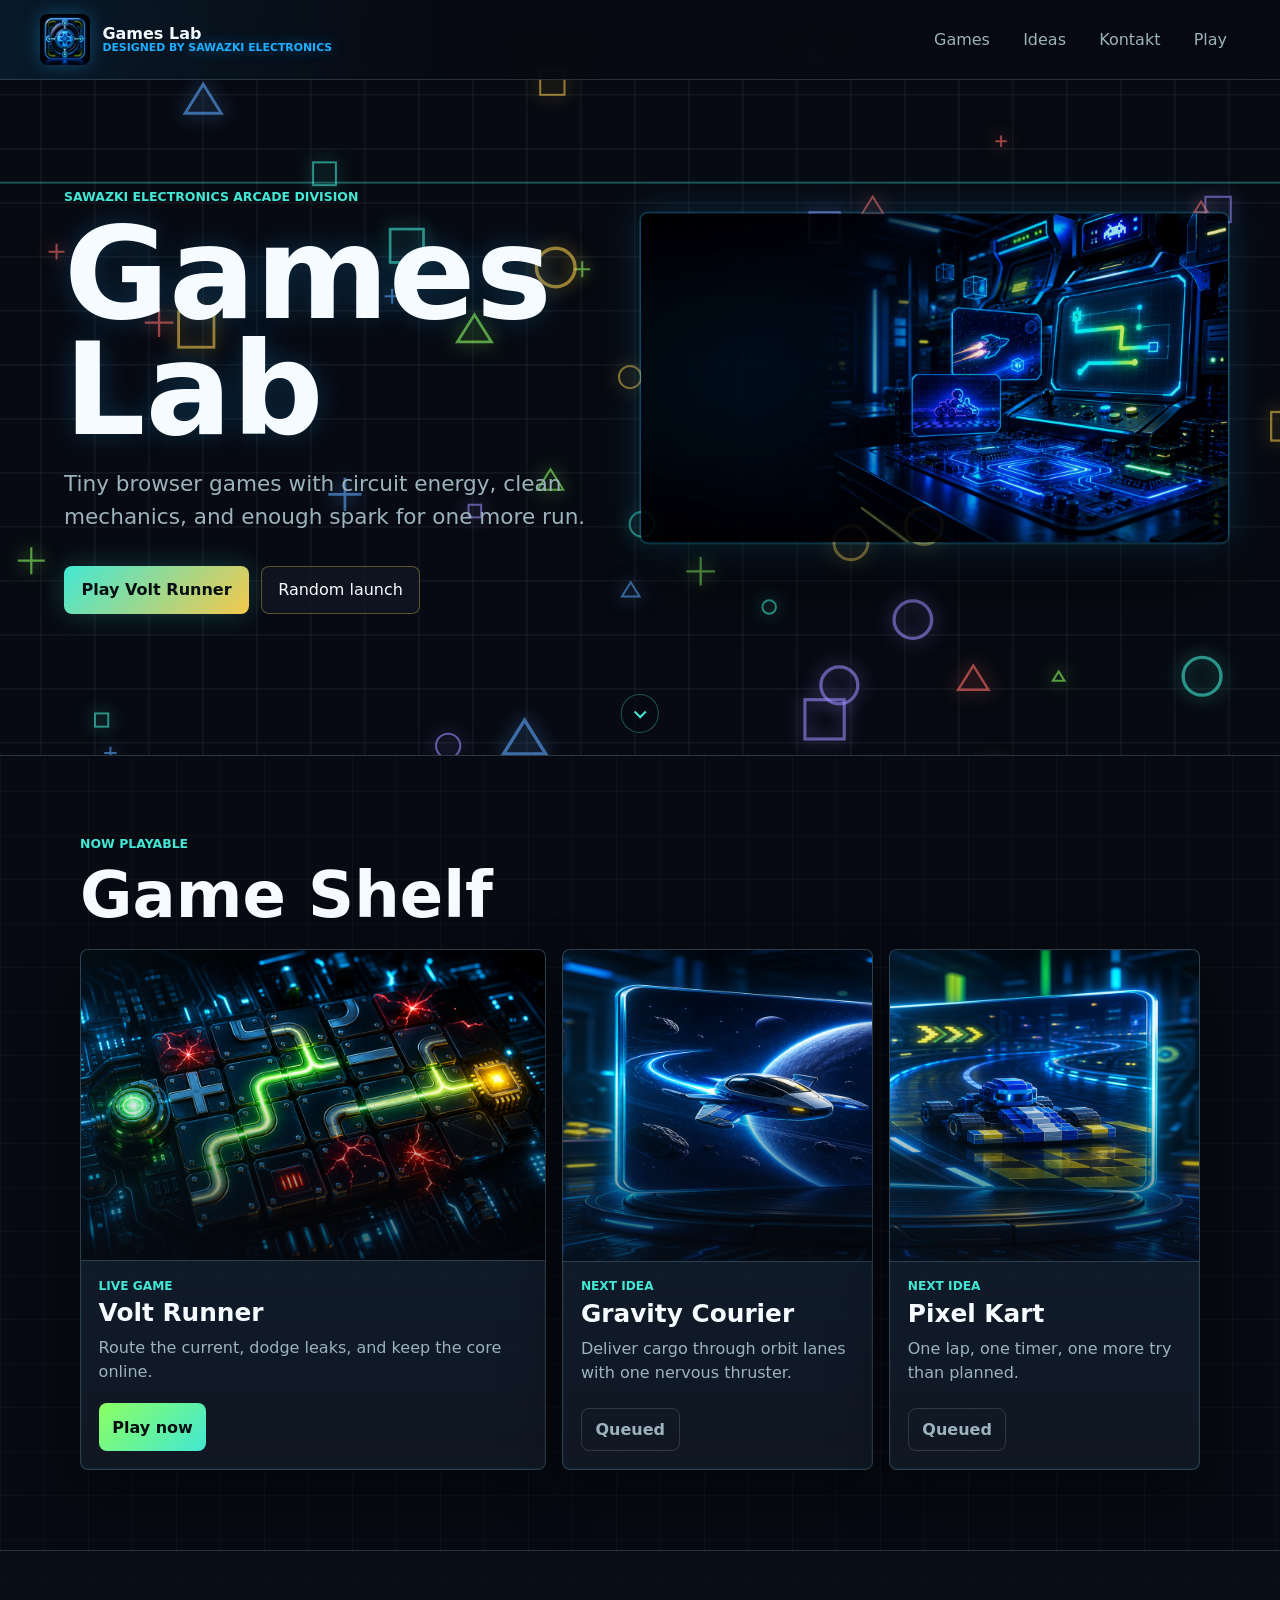
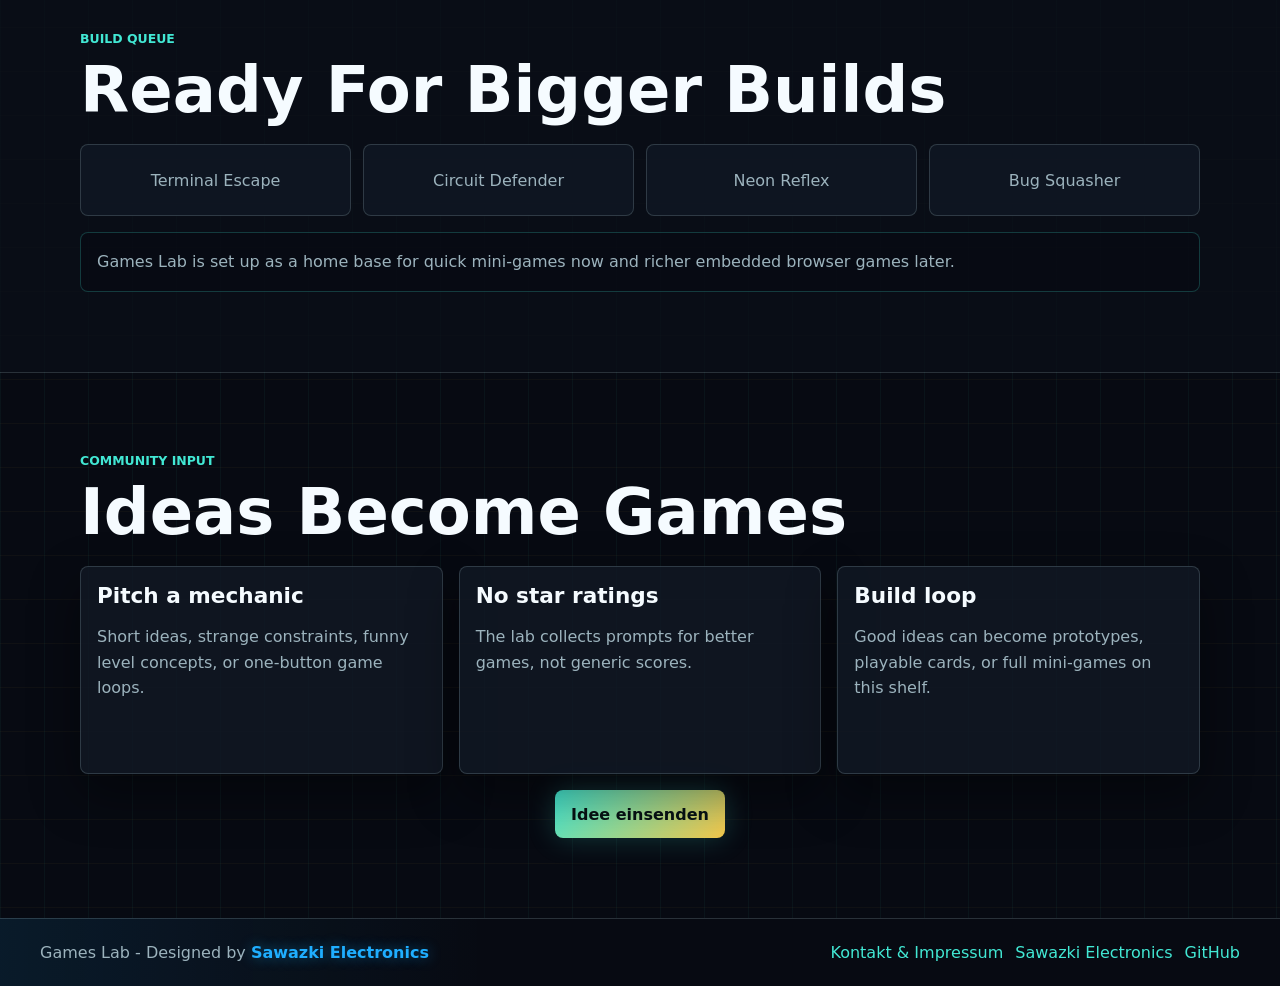
==== index.html @ 6222089c "Use raster brand and game artwork" ====
<!doctype html>
<html lang="en">
  <head>
    <meta charset="utf-8">
    <meta name="viewport" content="width=device-width, initial-scale=1">
    <meta name="theme-color" content="#070a12">
    <meta
      name="description"
      content="Games Lab by Sawazki Electronics: a playful home for browser mini-games."
    >
    <title>Games Lab | Sawazki Electronics</title>
    <link rel="icon" href="./assets/games-lab-logo.png" type="image/png">
    <link rel="stylesheet" href="./styles.css">
  </head>
  <body>
    <div class="site-shell">
      <header class="site-header">
        <a class="brand" href="./index.html#top" aria-label="Games Lab home">
          <img src="./assets/games-lab-logo.png" alt="" aria-hidden="true">
          <span>
            <strong>Games Lab</strong>
            <small>Designed by <b>Sawazki Electronics</b></small>
          </span>
        </a>
        <nav class="site-nav" aria-label="Primary">
          <a href="#games">Games</a>
          <a href="#ideas">Ideas</a>
          <a href="./contact.html">Kontakt</a>
          <a href="https://jakobsawazki.github.io/volt-runner/">Play</a>
        </nav>
      </header>

      <main id="top">
        <section class="hero" aria-labelledby="heroTitle">
          <canvas id="heroCanvas" aria-hidden="true"></canvas>
          <img
            class="hero-showcase"
            src="./assets/games-lab-hero.png"
            alt="A neon blue arcade electronics lab with mini-game prototype screens"
          >
          <div class="hero-content">
            <p class="eyebrow">Sawazki Electronics Arcade Division</p>
            <h1 id="heroTitle">Games Lab</h1>
            <p class="hero-copy">
              Tiny browser games with circuit energy, clean mechanics, and enough spark for one more run.
            </p>
            <div class="hero-actions">
              <a class="primary-link" href="https://jakobsawazki.github.io/volt-runner/">
                Play Volt Runner
              </a>
              <button id="shuffleButton" class="secondary-button" type="button">Random launch</button>
            </div>
          </div>
          <a class="scroll-cue" href="#games" aria-label="Jump to games">
            <span></span>
          </a>
        </section>

        <section id="games" class="games-section" aria-labelledby="gamesTitle">
          <div class="section-heading">
            <p class="eyebrow">Now playable</p>
            <h2 id="gamesTitle">Game Shelf</h2>
          </div>

          <div class="game-grid">
            <article class="game-card is-live" data-tilt>
              <a class="game-cover" href="https://jakobsawazki.github.io/volt-runner/" aria-label="Play Volt Runner">
                <img src="./assets/cover-volt-runner.png" alt="Volt Runner circuit-board game artwork">
              </a>
              <div class="game-info">
                <div>
                  <p class="game-status">Live game</p>
                  <h3>Volt Runner</h3>
                  <p>Route the current, dodge leaks, and keep the core online.</p>
                </div>
                <a class="play-link" href="https://jakobsawazki.github.io/volt-runner/">Play now</a>
              </div>
            </article>

            <article class="game-card is-queued" data-tilt>
              <div class="game-cover">
                <img src="./assets/cover-gravity-courier.png" alt="Gravity Courier spaceship concept artwork">
              </div>
              <div class="game-info">
                <div>
                  <p class="game-status">Next idea</p>
                  <h3>Gravity Courier</h3>
                  <p>Deliver cargo through orbit lanes with one nervous thruster.</p>
                </div>
                <span class="soon-label">Queued</span>
              </div>
            </article>

            <article class="game-card is-queued" data-tilt>
              <div class="game-cover">
                <img src="./assets/cover-pixel-kart.png" alt="Pixel Kart neon racing concept artwork">
              </div>
              <div class="game-info">
                <div>
                  <p class="game-status">Next idea</p>
                  <h3>Pixel Kart</h3>
                  <p>One lap, one timer, one more try than planned.</p>
                </div>
                <span class="soon-label">Queued</span>
              </div>
            </article>
          </div>
        </section>

        <section id="queue" class="queue-section" aria-labelledby="queueTitle">
          <div class="section-heading">
            <p class="eyebrow">Build queue</p>
            <h2 id="queueTitle">Ready For Bigger Builds</h2>
          </div>
          <div class="queue-strip">
            <span>Terminal Escape</span>
            <span>Circuit Defender</span>
            <span>Neon Reflex</span>
            <span>Bug Squasher</span>
          </div>
          <div class="future-panel">
            <p>
              Games Lab is set up as a home base for quick mini-games now and richer embedded browser games later.
            </p>
          </div>
        </section>

        <section id="ideas" class="ideas-section" aria-labelledby="ideasTitle">
          <div class="section-heading">
            <p class="eyebrow">Community input</p>
            <h2 id="ideasTitle">Ideas Become Games</h2>
          </div>
          <div class="ideas-grid">
            <article>
              <h3>Pitch a mechanic</h3>
              <p>Short ideas, strange constraints, funny level concepts, or one-button game loops.</p>
            </article>
            <article>
              <h3>No star ratings</h3>
              <p>The lab collects prompts for better games, not generic scores.</p>
            </article>
            <article>
              <h3>Build loop</h3>
              <p>Good ideas can become prototypes, playable cards, or full mini-games on this shelf.</p>
            </article>
          </div>
          <a
            class="idea-link"
            href="mailto:jakob.sawazki@googlemail.com?subject=Games%20Lab%20Idea&body=Meine%20Idee%20fuer%20Games%20Lab%3A%0A%0ASpielidee%3A%0AMechanik%3A%0AWarum%20macht%20es%20Spass%3A"
          >
            Idee einsenden
          </a>
        </section>
      </main>

      <footer class="site-footer">
        <span class="footer-brand">Games Lab - Designed by <b>Sawazki Electronics</b></span>
        <nav aria-label="Footer">
          <a href="./contact.html">Kontakt & Impressum</a>
          <a href="https://jakobsawazki.github.io/sawazki-electronics/">Sawazki Electronics</a>
          <a href="https://github.com/JakobSawazki/mini-games">GitHub</a>
        </nav>
      </footer>
    </div>

    <script src="./main.js"></script>
  </body>
</html>
---- styles.css ----
:root {
  color-scheme: dark;
  --bg: #070a12;
  --panel: #111824;
  --panel-strong: #172232;
  --ink: #f5fbff;
  --muted: #9cb3bd;
  --line: rgba(195, 227, 234, 0.18);
  --electric: #1faeff;
  --cyan: #42e8d4;
  --lime: #8dff62;
  --sun: #f5c84b;
  --coral: #ff6d65;
  --violet: #9f8cff;
  --blue: #5da9ff;
  --shadow: rgba(0, 0, 0, 0.42);
}

* {
  box-sizing: border-box;
}

html {
  scroll-behavior: smooth;
}

body {
  min-height: 100%;
  margin: 0;
  font-family: "Segoe UI", system-ui, -apple-system, BlinkMacSystemFont, sans-serif;
  color: var(--ink);
  background:
    linear-gradient(90deg, rgba(66, 232, 212, 0.045) 1px, transparent 1px),
    linear-gradient(0deg, rgba(245, 200, 75, 0.035) 1px, transparent 1px),
    var(--bg);
  background-size: 44px 44px;
  letter-spacing: 0;
}

a {
  color: inherit;
  text-decoration: none;
}

button {
  font: inherit;
}

.site-shell {
  min-height: 100vh;
  overflow: hidden;
}

.site-header {
  position: fixed;
  z-index: 20;
  top: 0;
  left: 0;
  right: 0;
  min-height: 72px;
  display: flex;
  align-items: center;
  justify-content: space-between;
  gap: 1rem;
  padding: 0.9rem clamp(1rem, 4vw, 2.5rem);
  border-bottom: 1px solid var(--line);
  background:
    linear-gradient(90deg, rgba(31, 174, 255, 0.1), transparent 36%),
    rgba(7, 10, 18, 0.88);
  backdrop-filter: blur(16px);
}

.brand {
  display: inline-flex;
  align-items: center;
  gap: 0.75rem;
  white-space: nowrap;
}

.brand img {
  width: 3.15rem;
  height: 3.15rem;
  border-radius: 8px;
  object-fit: cover;
  box-shadow: 0 0 18px rgba(31, 174, 255, 0.34);
}

.brand span {
  display: grid;
  gap: 0.08rem;
}

.brand strong {
  font-size: 1rem;
  line-height: 1;
}

.brand small {
  color: var(--electric);
  font-size: 0.68rem;
  font-weight: 700;
  line-height: 1;
  text-transform: uppercase;
}

.brand small b,
.footer-brand b {
  color: var(--electric);
  text-shadow: 0 0 14px rgba(31, 174, 255, 0.48);
}

.site-nav {
  display: flex;
  align-items: center;
  justify-content: flex-end;
  gap: 0.45rem;
}

.site-nav a {
  min-height: 2.4rem;
  display: inline-flex;
  align-items: center;
  justify-content: center;
  padding: 0.45rem 0.75rem;
  border: 1px solid transparent;
  border-radius: 8px;
  color: var(--muted);
}

.site-nav a:hover {
  color: var(--ink);
  border-color: rgba(66, 232, 212, 0.28);
  background: rgba(17, 24, 36, 0.72);
}

.hero {
  min-height: 84svh;
  position: relative;
  display: grid;
  align-items: center;
  padding: 8rem clamp(1rem, 6vw, 4rem) 5rem;
  isolation: isolate;
  overflow: hidden;
  border-bottom: 1px solid var(--line);
  background:
    linear-gradient(90deg, rgba(7, 10, 18, 0.72), rgba(7, 10, 18, 0.34), rgba(7, 10, 18, 0.82)),
    linear-gradient(135deg, rgba(31, 174, 255, 0.12), rgba(7, 10, 18, 0.86)),
    #070a12;
}

#heroCanvas {
  position: absolute;
  inset: 0;
  width: 100%;
  height: 100%;
  z-index: -1;
}

.hero-content {
  width: min(760px, 100%);
  position: relative;
  z-index: 1;
}

.hero-showcase {
  position: absolute;
  z-index: 0;
  right: clamp(1rem, 4vw, 5rem);
  top: 50%;
  width: min(46vw, 720px);
  aspect-ratio: 16 / 9;
  object-fit: cover;
  border: 1px solid rgba(31, 174, 255, 0.38);
  border-radius: 8px;
  opacity: 0.92;
  transform: translateY(-50%);
  box-shadow:
    0 0 0 1px rgba(66, 232, 212, 0.14),
    0 0 42px rgba(31, 174, 255, 0.2),
    0 34px 70px rgba(0, 0, 0, 0.44);
}

.eyebrow {
  margin: 0 0 0.75rem;
  color: var(--cyan);
  font-size: 0.78rem;
  font-weight: 800;
  text-transform: uppercase;
}

.hero h1 {
  max-width: 10ch;
  margin: 0;
  font-size: clamp(3.4rem, 10vw, 8.5rem);
  line-height: 0.9;
  letter-spacing: 0;
  text-shadow: 0 0 28px rgba(31, 174, 255, 0.22);
}

.hero-copy {
  width: min(580px, 100%);
  margin: 1.25rem 0 0;
  color: var(--muted);
  font-size: clamp(1.05rem, 2vw, 1.35rem);
  line-height: 1.55;
}

.hero-actions {
  display: flex;
  flex-wrap: wrap;
  gap: 0.75rem;
  margin-top: 2rem;
}

.primary-link,
.secondary-button,
.play-link {
  min-height: 3rem;
  display: inline-flex;
  align-items: center;
  justify-content: center;
  border-radius: 8px;
  cursor: pointer;
  transition: transform 140ms ease, border-color 140ms ease, background 140ms ease;
}

.primary-link {
  padding: 0.8rem 1.1rem;
  color: #061012;
  font-weight: 900;
  background: linear-gradient(135deg, var(--cyan), var(--sun));
  box-shadow: 0 0 28px rgba(66, 232, 212, 0.22);
}

.secondary-button {
  padding: 0.75rem 1rem;
  color: var(--ink);
  border: 1px solid rgba(245, 200, 75, 0.34);
  background: rgba(17, 24, 36, 0.72);
}

.primary-link:hover,
.secondary-button:hover,
.play-link:hover {
  transform: translateY(-1px);
}

.scroll-cue {
  position: absolute;
  left: 50%;
  bottom: 1.4rem;
  width: 2.4rem;
  height: 2.4rem;
  display: grid;
  place-items: center;
  border: 1px solid rgba(66, 232, 212, 0.35);
  border-radius: 999px;
  transform: translateX(-50%);
  background: rgba(7, 10, 18, 0.62);
}

.scroll-cue span {
  width: 0.55rem;
  height: 0.55rem;
  border-right: 2px solid var(--cyan);
  border-bottom: 2px solid var(--cyan);
  transform: rotate(45deg) translate(-1px, -1px);
}

.games-section,
.queue-section,
.ideas-section {
  padding: clamp(3rem, 7vw, 5rem) clamp(1rem, 5vw, 3rem);
}

.section-heading {
  width: min(1120px, 100%);
  margin: 0 auto 1.4rem;
}

.section-heading h2 {
  margin: 0;
  font-size: clamp(2rem, 5vw, 4rem);
  line-height: 1;
}

.game-grid {
  width: min(1120px, 100%);
  margin: 0 auto;
  display: grid;
  grid-template-columns: minmax(280px, 1.35fr) repeat(2, minmax(220px, 0.9fr));
  gap: 1rem;
}

.game-card {
  min-height: 28rem;
  display: grid;
  grid-template-rows: minmax(14rem, 1fr) auto;
  border: 1px solid var(--line);
  border-radius: 8px;
  overflow: hidden;
  background:
    linear-gradient(180deg, rgba(31, 174, 255, 0.08), rgba(17, 24, 36, 0.82)),
    rgba(17, 24, 36, 0.82);
  box-shadow:
    0 24px 60px var(--shadow),
    inset 0 0 0 1px rgba(31, 174, 255, 0.05);
  transform-style: preserve-3d;
}

.game-card.is-live {
  min-height: 32rem;
}

.game-cover {
  position: relative;
  min-height: 15rem;
  display: block;
  overflow: hidden;
  background: #0b1820;
}

.game-cover img {
  width: 100%;
  height: 100%;
  min-height: inherit;
  display: block;
  object-fit: cover;
  transition: transform 260ms ease, filter 260ms ease;
}

.game-card:hover .game-cover img {
  transform: scale(1.035);
  filter: saturate(1.14) brightness(1.05);
}

.game-cover::after {
  content: "";
  position: absolute;
  inset: 0;
  pointer-events: none;
  background:
    linear-gradient(180deg, transparent 44%, rgba(7, 10, 18, 0.68)),
    linear-gradient(90deg, rgba(31, 174, 255, 0.08), transparent 44%);
}

.game-info {
  min-height: 13rem;
  display: flex;
  flex-direction: column;
  justify-content: space-between;
  gap: 1.2rem;
  padding: 1.1rem;
  border-top: 1px solid var(--line);
}

.game-status {
  margin: 0 0 0.35rem;
  color: var(--cyan);
  font-size: 0.76rem;
  font-weight: 800;
  text-transform: uppercase;
}

.game-info h3 {
  margin: 0;
  font-size: 1.55rem;
}

.game-info p:not(.game-status) {
  margin: 0.55rem 0 0;
  color: var(--muted);
  line-height: 1.5;
}

.play-link,
.soon-label {
  width: fit-content;
  padding: 0.7rem 0.85rem;
  border-radius: 8px;
  font-weight: 800;
}

.play-link {
  color: #061012;
  background: linear-gradient(135deg, var(--lime), var(--cyan));
}

.soon-label {
  color: var(--muted);
  border: 1px solid rgba(245, 251, 255, 0.14);
}

.queue-section {
  border-top: 1px solid var(--line);
  background: rgba(11, 15, 24, 0.72);
}

.queue-strip {
  width: min(1120px, 100%);
  margin: 0 auto;
  display: grid;
  grid-template-columns: repeat(4, minmax(0, 1fr));
  gap: 0.75rem;
}

.queue-strip span {
  min-height: 4.5rem;
  display: grid;
  place-items: center;
  padding: 0.8rem;
  border: 1px solid var(--line);
  border-radius: 8px;
  text-align: center;
  color: var(--muted);
  background: rgba(17, 24, 36, 0.82);
}

.future-panel,
.ideas-grid,
.contact-grid {
  width: min(1120px, 100%);
  margin: 1rem auto 0;
}

.future-panel {
  padding: 1rem;
  border: 1px solid rgba(66, 232, 212, 0.22);
  border-radius: 8px;
  background: rgba(7, 10, 18, 0.58);
}

.future-panel p {
  margin: 0;
  color: var(--muted);
  line-height: 1.6;
}

.ideas-section {
  border-top: 1px solid var(--line);
}

.ideas-grid,
.contact-grid {
  display: grid;
  grid-template-columns: repeat(3, minmax(0, 1fr));
  gap: 1rem;
}

.ideas-grid article,
.contact-grid article {
  min-height: 13rem;
  padding: 1rem;
  border: 1px solid var(--line);
  border-radius: 8px;
  background: rgba(17, 24, 36, 0.84);
  box-shadow: 0 20px 50px var(--shadow);
}

.ideas-grid h3,
.contact-grid h2 {
  margin: 0;
  font-size: 1.35rem;
}

.ideas-grid p,
.contact-grid p {
  color: var(--muted);
  line-height: 1.6;
}

.idea-link {
  width: fit-content;
  min-height: 3rem;
  display: inline-flex;
  align-items: center;
  justify-content: center;
  margin: 1rem auto 0;
  padding: 0.8rem 1rem;
  border-radius: 8px;
  color: #061012;
  font-weight: 900;
  background: linear-gradient(135deg, var(--cyan), var(--sun));
  box-shadow: 0 0 28px rgba(66, 232, 212, 0.22);
}

.ideas-section > .idea-link {
  display: flex;
}

.contact-main {
  padding: 8.5rem clamp(1rem, 5vw, 3rem) clamp(3rem, 7vw, 5rem);
}

.contact-hero {
  width: min(1120px, 100%);
  margin: 0 auto 1rem;
  padding: clamp(1.25rem, 4vw, 2rem);
  border: 1px solid rgba(66, 232, 212, 0.24);
  border-radius: 8px;
  background:
    linear-gradient(135deg, rgba(66, 232, 212, 0.1), rgba(245, 200, 75, 0.08)),
    rgba(17, 24, 36, 0.82);
  box-shadow: 0 24px 60px var(--shadow);
}

.contact-hero h1 {
  margin: 0;
  font-size: clamp(2.4rem, 7vw, 5rem);
  line-height: 0.98;
}

.contact-hero p {
  width: min(760px, 100%);
  color: var(--muted);
  line-height: 1.6;
}

.contact-grid {
  align-items: stretch;
}

.contact-grid dl {
  display: grid;
  gap: 0.75rem;
  margin: 1rem 0 0;
}

.contact-grid dl div {
  padding-top: 0.75rem;
  border-top: 1px solid var(--line);
}

.contact-grid dt {
  color: var(--muted);
  font-size: 0.78rem;
  font-weight: 800;
  text-transform: uppercase;
}

.contact-grid dd {
  margin: 0.25rem 0 0;
}

.contact-grid a {
  color: var(--cyan);
}

.contact-grid .idea-link {
  color: #061012;
}

.external-link {
  width: fit-content;
  min-height: 2.8rem;
  display: inline-flex;
  align-items: center;
  justify-content: center;
  margin-top: 0.35rem;
  padding: 0.65rem 0.85rem;
  border: 1px solid rgba(31, 174, 255, 0.38);
  border-radius: 8px;
  color: var(--electric);
  background: rgba(31, 174, 255, 0.08);
}

.idea-card {
  display: flex;
  flex-direction: column;
}

.idea-card .idea-link {
  margin: auto 0 0;
}

.copyright-line {
  color: var(--sun);
  font-weight: 800;
}

.site-footer {
  min-height: 68px;
  display: flex;
  align-items: center;
  justify-content: space-between;
  gap: 1rem;
  padding: 1rem clamp(1rem, 4vw, 2.5rem);
  color: var(--muted);
  border-top: 1px solid var(--line);
  background:
    linear-gradient(90deg, rgba(31, 174, 255, 0.1), transparent 38%),
    #070a12;
}

.site-footer a {
  color: var(--cyan);
}

.footer-brand {
  color: var(--muted);
}

.site-footer nav {
  display: flex;
  flex-wrap: wrap;
  justify-content: flex-end;
  gap: 0.75rem;
}

@media (max-width: 940px) {
  .game-grid {
    grid-template-columns: 1fr;
  }

  .game-card,
  .game-card.is-live {
    min-height: 26rem;
  }

  .queue-strip {
    grid-template-columns: repeat(2, minmax(0, 1fr));
  }

  .hero-showcase {
    right: -14rem;
    width: 690px;
    opacity: 0.34;
  }

  .ideas-grid,
  .contact-grid {
    grid-template-columns: 1fr;
  }
}

@media (max-width: 640px) {
  .site-header {
    position: absolute;
    align-items: flex-start;
    flex-direction: column;
  }

  .site-nav {
    width: 100%;
    justify-content: stretch;
  }

  .site-nav a {
    flex: 1;
  }

  .hero {
    min-height: 78svh;
    padding-top: 9.5rem;
    padding-bottom: 4rem;
  }

  .hero h1 {
    font-size: clamp(3rem, 18vw, 5rem);
  }

  .hero-showcase {
    right: -15rem;
    top: 48%;
    width: 580px;
    opacity: 0.23;
  }

  .primary-link,
  .secondary-button {
    width: 100%;
  }

  .game-info {
    min-height: 11rem;
  }

  .queue-strip {
    grid-template-columns: 1fr;
  }

  .site-footer {
    align-items: flex-start;
    flex-direction: column;
  }

  .site-footer nav {
    justify-content: flex-start;
  }

  .contact-main {
    padding-top: 10rem;
  }
}
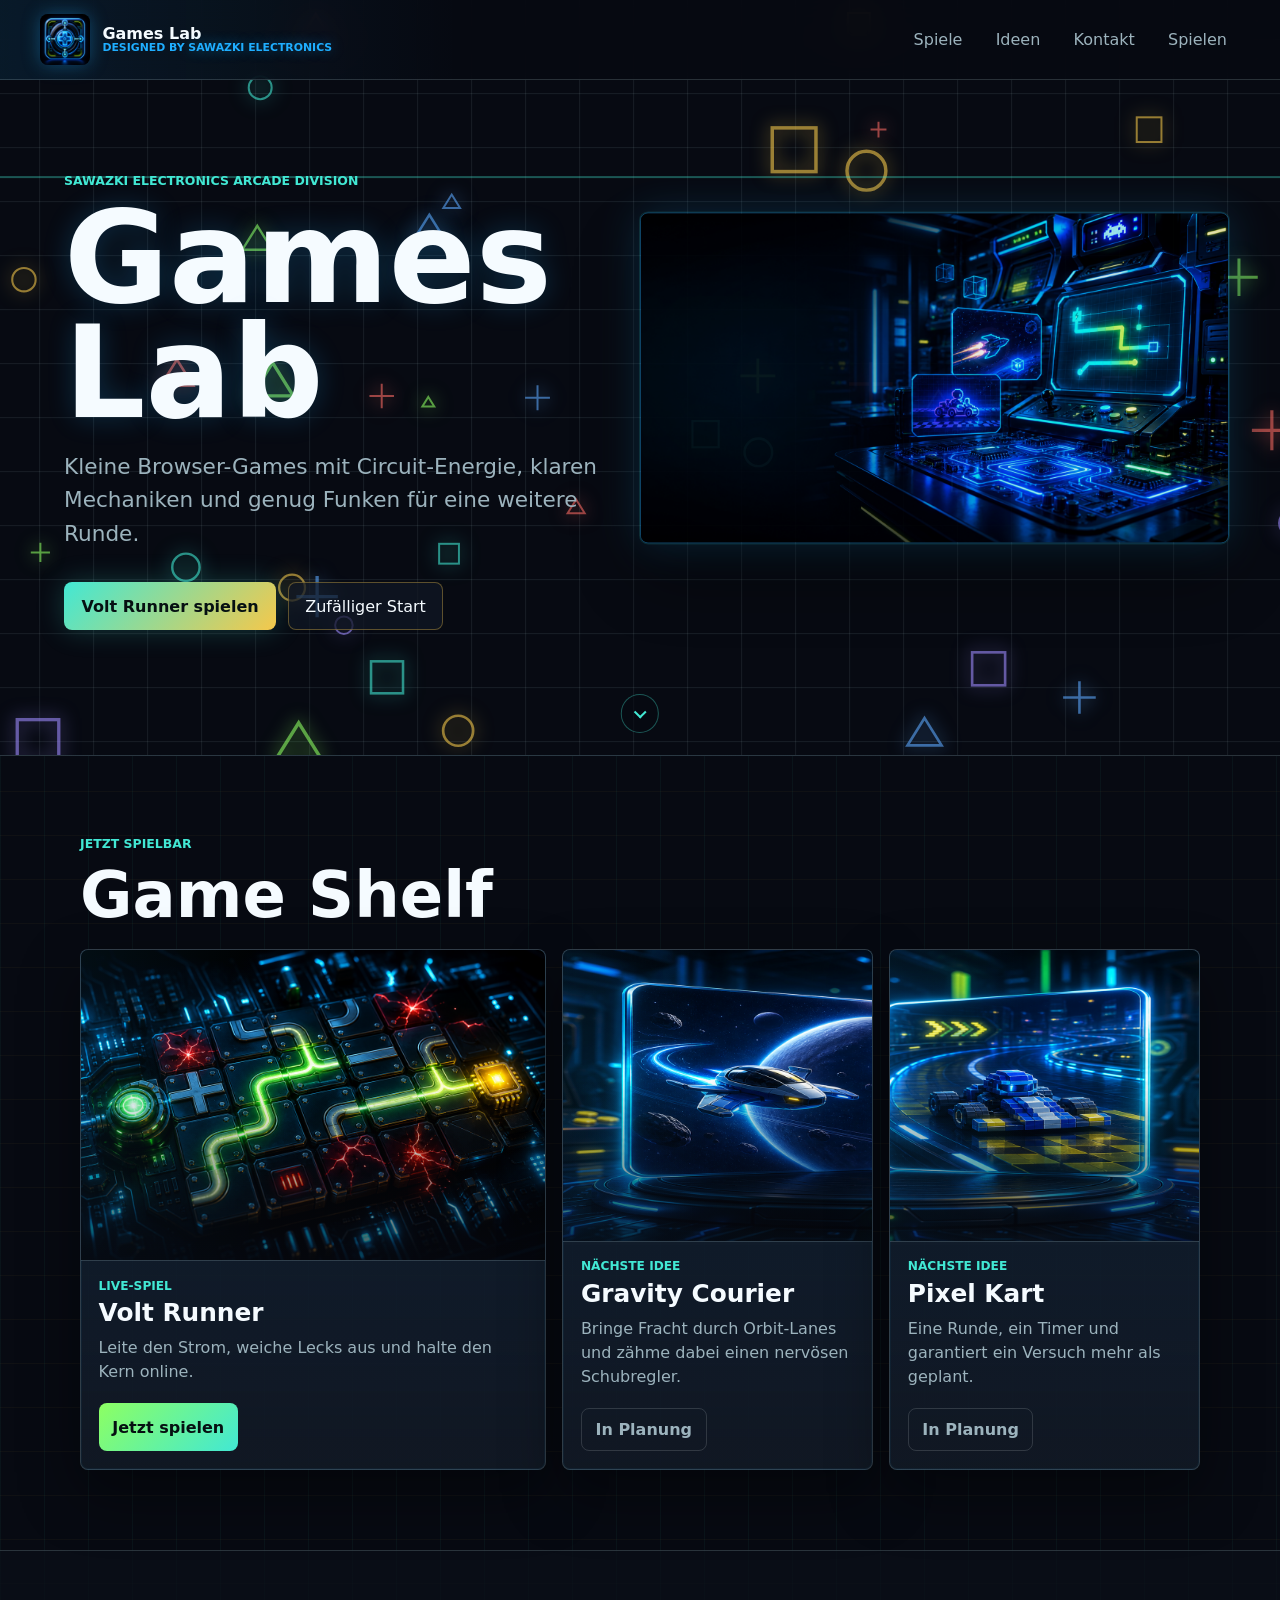
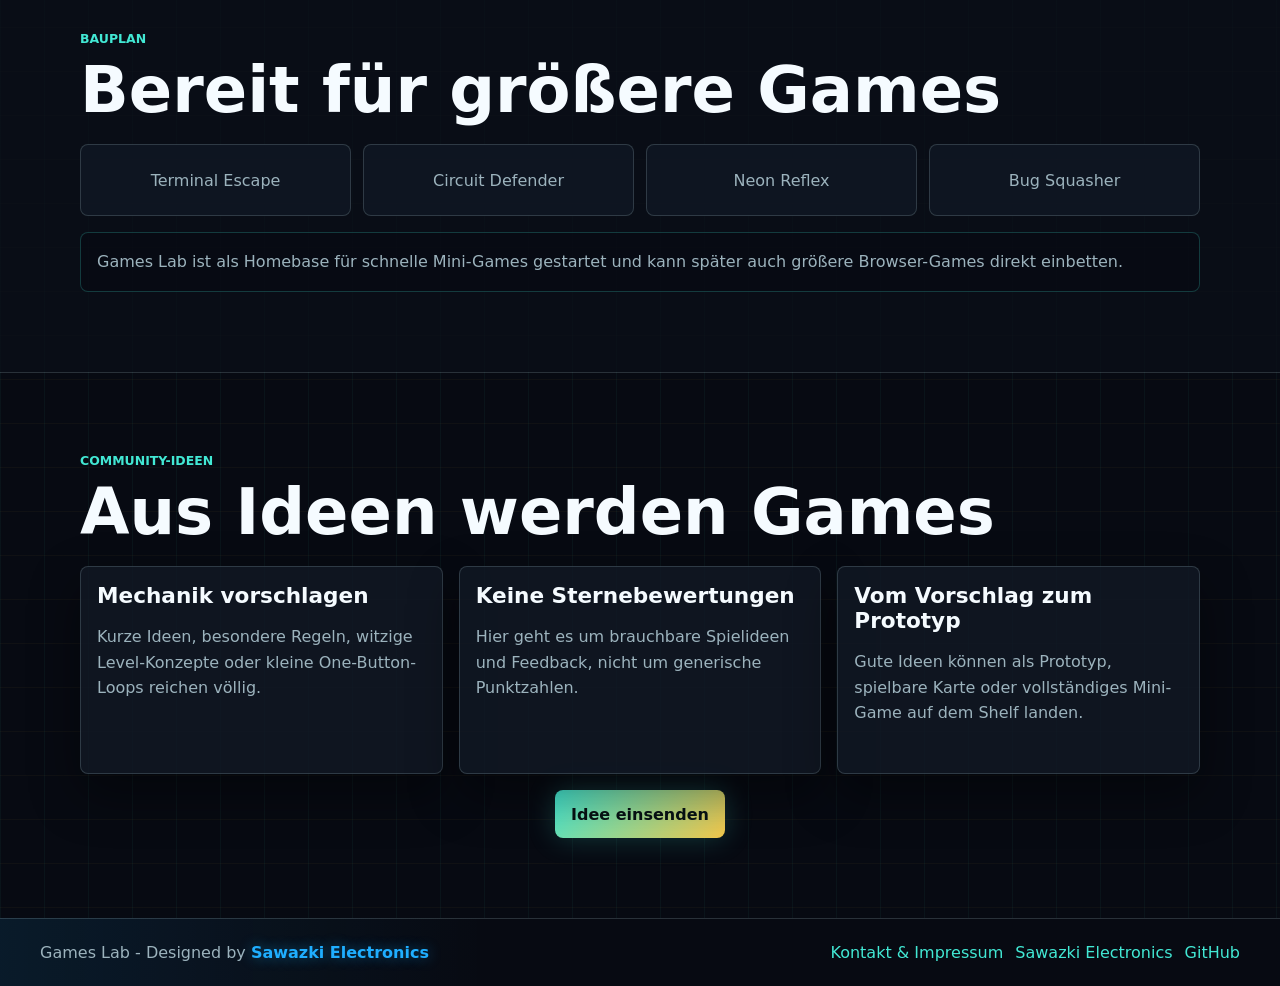
==== commit 2fd9d37f: "Localize Games Lab copy" ====
--- a/index.html
+++ b/index.html
@@ -1,12 +1,12 @@
 <!doctype html>
-<html lang="en">
+<html lang="de">
   <head>
     <meta charset="utf-8">
     <meta name="viewport" content="width=device-width, initial-scale=1">
     <meta name="theme-color" content="#070a12">
     <meta
       name="description"
-      content="Games Lab by Sawazki Electronics: a playful home for browser mini-games."
+      content="Games Lab von Sawazki Electronics: die spielerische Startseite für Browser-Mini-Games."
     >
     <title>Games Lab | Sawazki Electronics</title>
     <link rel="icon" href="./assets/games-lab-logo.png" type="image/png">
@@ -15,18 +15,18 @@
   <body>
     <div class="site-shell">
       <header class="site-header">
-        <a class="brand" href="./index.html#top" aria-label="Games Lab home">
+        <a class="brand" href="./index.html#top" aria-label="Games Lab Startseite">
           <img src="./assets/games-lab-logo.png" alt="" aria-hidden="true">
           <span>
             <strong>Games Lab</strong>
             <small>Designed by <b>Sawazki Electronics</b></small>
           </span>
         </a>
-        <nav class="site-nav" aria-label="Primary">
-          <a href="#games">Games</a>
-          <a href="#ideas">Ideas</a>
+        <nav class="site-nav" aria-label="Hauptnavigation">
+          <a href="#games">Spiele</a>
+          <a href="#ideas">Ideen</a>
           <a href="./contact.html">Kontakt</a>
-          <a href="https://jakobsawazki.github.io/volt-runner/">Play</a>
+          <a href="https://jakobsawazki.github.io/volt-runner/">Spielen</a>
         </nav>
       </header>
 
@@ -36,72 +36,72 @@
           <img
             class="hero-showcase"
             src="./assets/games-lab-hero.png"
-            alt="A neon blue arcade electronics lab with mini-game prototype screens"
+            alt="Neonblaues Elektronik-Arcade-Labor mit Mini-Game-Prototypen"
           >
           <div class="hero-content">
             <p class="eyebrow">Sawazki Electronics Arcade Division</p>
             <h1 id="heroTitle">Games Lab</h1>
             <p class="hero-copy">
-              Tiny browser games with circuit energy, clean mechanics, and enough spark for one more run.
+              Kleine Browser-Games mit Circuit-Energie, klaren Mechaniken und genug Funken für eine weitere Runde.
             </p>
             <div class="hero-actions">
               <a class="primary-link" href="https://jakobsawazki.github.io/volt-runner/">
-                Play Volt Runner
+                Volt Runner spielen
               </a>
-              <button id="shuffleButton" class="secondary-button" type="button">Random launch</button>
+              <button id="shuffleButton" class="secondary-button" type="button">Zufälliger Start</button>
             </div>
           </div>
-          <a class="scroll-cue" href="#games" aria-label="Jump to games">
+          <a class="scroll-cue" href="#games" aria-label="Zu den Spielen springen">
             <span></span>
           </a>
         </section>
 
         <section id="games" class="games-section" aria-labelledby="gamesTitle">
           <div class="section-heading">
-            <p class="eyebrow">Now playable</p>
+            <p class="eyebrow">Jetzt spielbar</p>
             <h2 id="gamesTitle">Game Shelf</h2>
           </div>
 
           <div class="game-grid">
             <article class="game-card is-live" data-tilt>
-              <a class="game-cover" href="https://jakobsawazki.github.io/volt-runner/" aria-label="Play Volt Runner">
-                <img src="./assets/cover-volt-runner.png" alt="Volt Runner circuit-board game artwork">
+              <a class="game-cover" href="https://jakobsawazki.github.io/volt-runner/" aria-label="Volt Runner spielen">
+                <img src="./assets/cover-volt-runner.png" alt="Volt Runner Spielgrafik auf einem leuchtenden Circuit-Board">
               </a>
               <div class="game-info">
                 <div>
-                  <p class="game-status">Live game</p>
+                  <p class="game-status">Live-Spiel</p>
                   <h3>Volt Runner</h3>
-                  <p>Route the current, dodge leaks, and keep the core online.</p>
+                  <p>Leite den Strom, weiche Lecks aus und halte den Kern online.</p>
                 </div>
-                <a class="play-link" href="https://jakobsawazki.github.io/volt-runner/">Play now</a>
+                <a class="play-link" href="https://jakobsawazki.github.io/volt-runner/">Jetzt spielen</a>
               </div>
             </article>
 
             <article class="game-card is-queued" data-tilt>
               <div class="game-cover">
-                <img src="./assets/cover-gravity-courier.png" alt="Gravity Courier spaceship concept artwork">
+                <img src="./assets/cover-gravity-courier.png" alt="Gravity Courier Konzeptgrafik mit Raumschiff und Orbit-Linien">
               </div>
               <div class="game-info">
                 <div>
-                  <p class="game-status">Next idea</p>
+                  <p class="game-status">Nächste Idee</p>
                   <h3>Gravity Courier</h3>
-                  <p>Deliver cargo through orbit lanes with one nervous thruster.</p>
+                  <p>Bringe Fracht durch Orbit-Lanes und zähme dabei einen nervösen Schubregler.</p>
                 </div>
-                <span class="soon-label">Queued</span>
+                <span class="soon-label">In Planung</span>
               </div>
             </article>
 
             <article class="game-card is-queued" data-tilt>
               <div class="game-cover">
-                <img src="./assets/cover-pixel-kart.png" alt="Pixel Kart neon racing concept artwork">
+                <img src="./assets/cover-pixel-kart.png" alt="Pixel Kart Konzeptgrafik mit Neon-Rennstrecke">
               </div>
               <div class="game-info">
                 <div>
-                  <p class="game-status">Next idea</p>
+                  <p class="game-status">Nächste Idee</p>
                   <h3>Pixel Kart</h3>
-                  <p>One lap, one timer, one more try than planned.</p>
+                  <p>Eine Runde, ein Timer und garantiert ein Versuch mehr als geplant.</p>
                 </div>
-                <span class="soon-label">Queued</span>
+                <span class="soon-label">In Planung</span>
               </div>
             </article>
           </div>
@@ -109,8 +109,8 @@
 
         <section id="queue" class="queue-section" aria-labelledby="queueTitle">
           <div class="section-heading">
-            <p class="eyebrow">Build queue</p>
-            <h2 id="queueTitle">Ready For Bigger Builds</h2>
+            <p class="eyebrow">Bauplan</p>
+            <h2 id="queueTitle">Bereit für größere Games</h2>
           </div>
           <div class="queue-strip">
             <span>Terminal Escape</span>
@@ -120,33 +120,33 @@
           </div>
           <div class="future-panel">
             <p>
-              Games Lab is set up as a home base for quick mini-games now and richer embedded browser games later.
+              Games Lab ist als Homebase für schnelle Mini-Games gestartet und kann später auch größere Browser-Games direkt einbetten.
             </p>
           </div>
         </section>
 
         <section id="ideas" class="ideas-section" aria-labelledby="ideasTitle">
           <div class="section-heading">
-            <p class="eyebrow">Community input</p>
-            <h2 id="ideasTitle">Ideas Become Games</h2>
+            <p class="eyebrow">Community-Ideen</p>
+            <h2 id="ideasTitle">Aus Ideen werden Games</h2>
           </div>
           <div class="ideas-grid">
             <article>
-              <h3>Pitch a mechanic</h3>
-              <p>Short ideas, strange constraints, funny level concepts, or one-button game loops.</p>
+              <h3>Mechanik vorschlagen</h3>
+              <p>Kurze Ideen, besondere Regeln, witzige Level-Konzepte oder kleine One-Button-Loops reichen völlig.</p>
             </article>
             <article>
-              <h3>No star ratings</h3>
-              <p>The lab collects prompts for better games, not generic scores.</p>
+              <h3>Keine Sternebewertungen</h3>
+              <p>Hier geht es um brauchbare Spielideen und Feedback, nicht um generische Punktzahlen.</p>
             </article>
             <article>
-              <h3>Build loop</h3>
-              <p>Good ideas can become prototypes, playable cards, or full mini-games on this shelf.</p>
+              <h3>Vom Vorschlag zum Prototyp</h3>
+              <p>Gute Ideen können als Prototyp, spielbare Karte oder vollständiges Mini-Game auf dem Shelf landen.</p>
             </article>
           </div>
           <a
             class="idea-link"
-            href="mailto:jakob.sawazki@googlemail.com?subject=Games%20Lab%20Idea&body=Meine%20Idee%20fuer%20Games%20Lab%3A%0A%0ASpielidee%3A%0AMechanik%3A%0AWarum%20macht%20es%20Spass%3A"
+            href="mailto:jakob.sawazki@googlemail.com?subject=Games%20Lab%20Idee&body=Meine%20Idee%20f%C3%BCr%20Games%20Lab%3A%0A%0ASpielidee%3A%0AMechanik%3A%0AWarum%20macht%20es%20Spa%C3%9F%3A"
           >
             Idee einsenden
           </a>
@@ -155,7 +155,7 @@
 
       <footer class="site-footer">
         <span class="footer-brand">Games Lab - Designed by <b>Sawazki Electronics</b></span>
-        <nav aria-label="Footer">
+        <nav aria-label="Fußnavigation">
           <a href="./contact.html">Kontakt & Impressum</a>
           <a href="https://jakobsawazki.github.io/sawazki-electronics/">Sawazki Electronics</a>
           <a href="https://github.com/JakobSawazki/mini-games">GitHub</a>
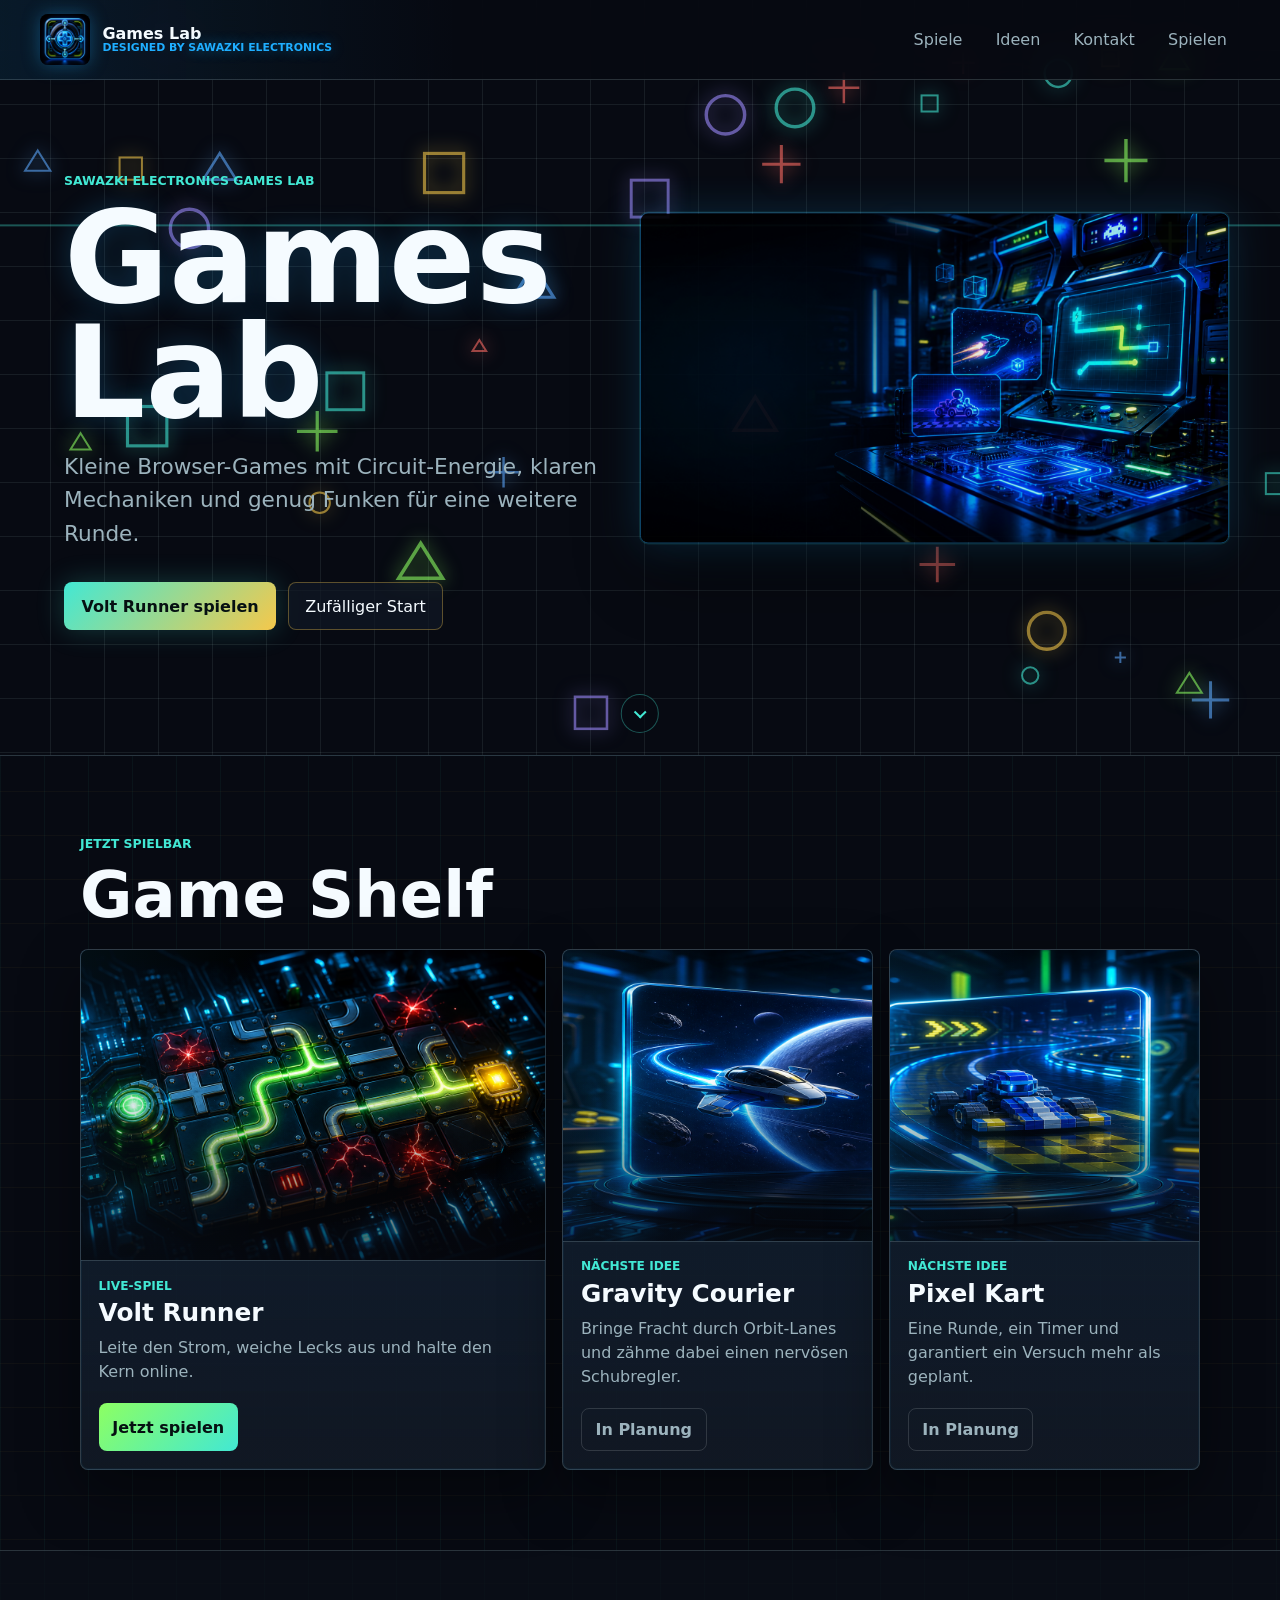
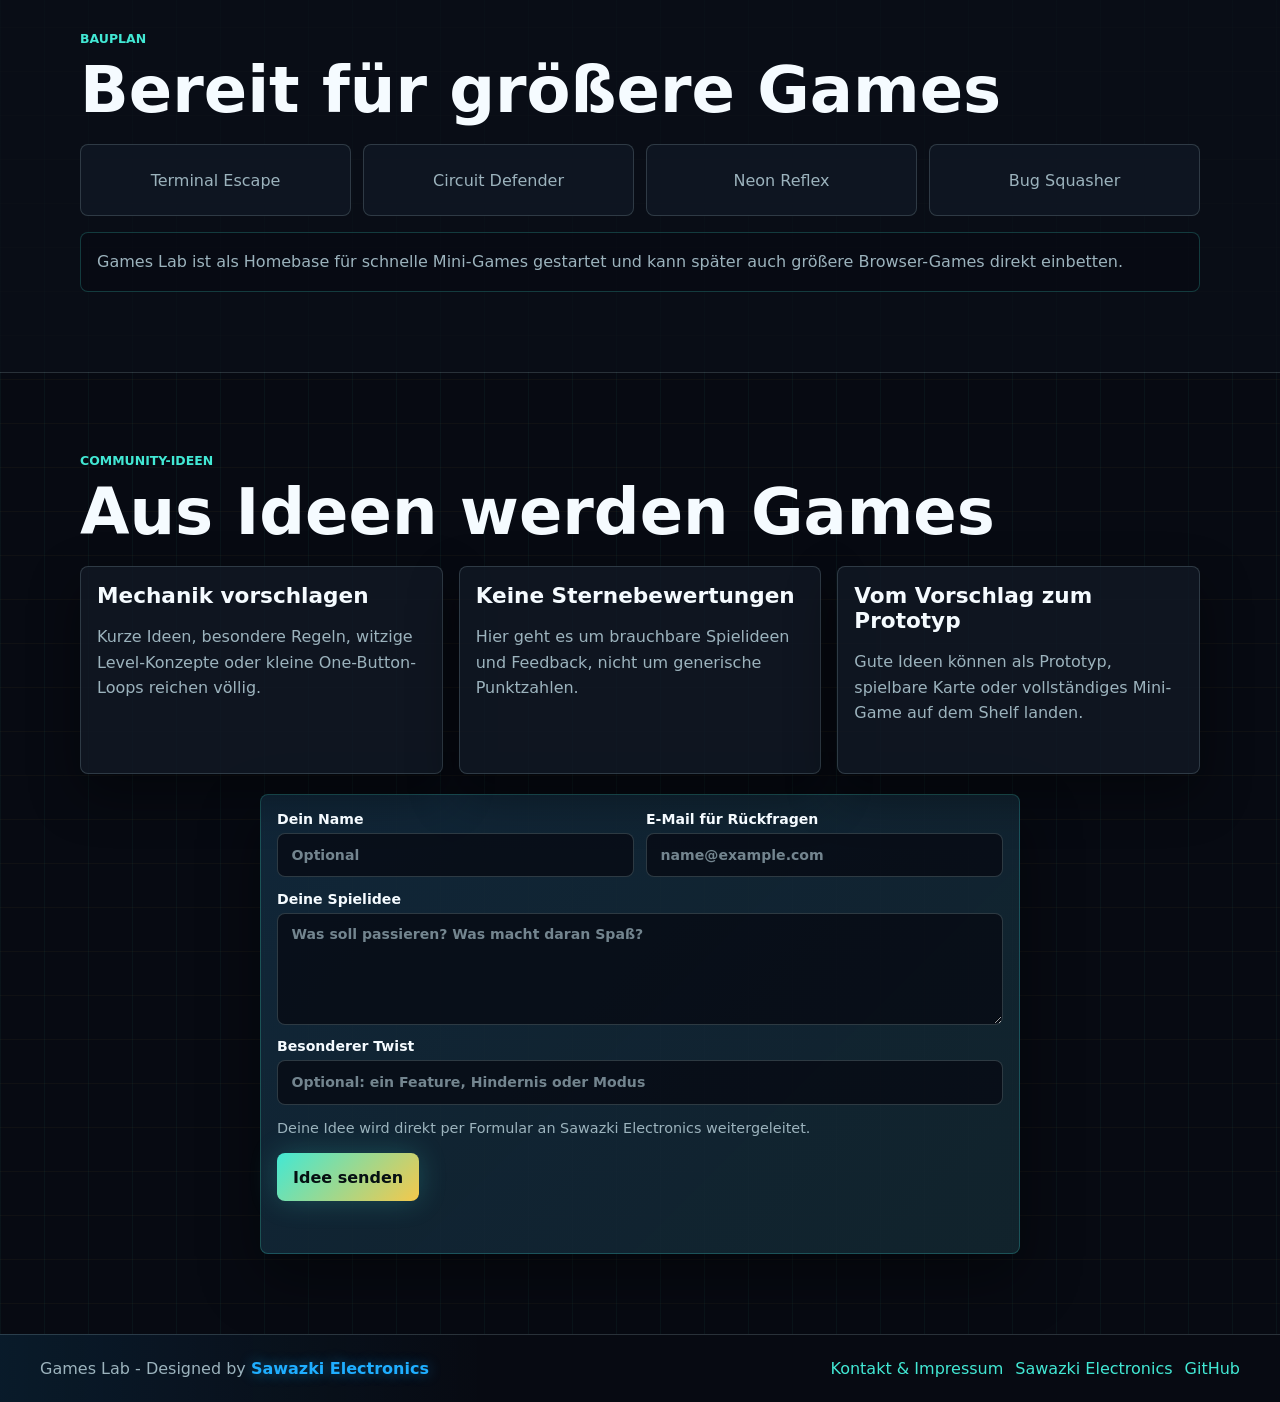
==== commit 3b870c95: "Add direct idea submissions and documentation" ====
--- a/index.html
+++ b/index.html
@@ -39,7 +39,7 @@
             alt="Neonblaues Elektronik-Arcade-Labor mit Mini-Game-Prototypen"
           >
           <div class="hero-content">
-            <p class="eyebrow">Sawazki Electronics Arcade Division</p>
+            <p class="eyebrow">Sawazki Electronics Games Lab</p>
             <h1 id="heroTitle">Games Lab</h1>
             <p class="hero-copy">
               Kleine Browser-Games mit Circuit-Energie, klaren Mechaniken und genug Funken für eine weitere Runde.
@@ -144,12 +144,47 @@
               <p>Gute Ideen können als Prototyp, spielbare Karte oder vollständiges Mini-Game auf dem Shelf landen.</p>
             </article>
           </div>
-          <a
-            class="idea-link"
-            href="mailto:jakob.sawazki@googlemail.com?subject=Games%20Lab%20Idee&body=Meine%20Idee%20f%C3%BCr%20Games%20Lab%3A%0A%0ASpielidee%3A%0AMechanik%3A%0AWarum%20macht%20es%20Spa%C3%9F%3A"
-          >
-            Idee einsenden
-          </a>
+          <div class="idea-submit-panel">
+            <form
+              class="idea-form"
+              data-idea-form
+              action="https://formsubmit.co/ajax/jakob.sawazki@googlemail.com"
+              method="POST"
+            >
+              <input type="hidden" name="_subject" value="Neue Games Lab Idee">
+              <input type="hidden" name="_template" value="table">
+              <input type="hidden" name="_captcha" value="false">
+              <input type="hidden" name="Quelle" value="Games Lab Startseite">
+              <input class="honey-field" type="text" name="_honey" tabindex="-1" autocomplete="off" aria-hidden="true">
+
+              <div class="form-row">
+                <label>
+                  Dein Name
+                  <input type="text" name="Name" autocomplete="name" placeholder="Optional">
+                </label>
+                <label>
+                  E-Mail für Rückfragen
+                  <input type="email" name="email" autocomplete="email" placeholder="name@example.com" required>
+                </label>
+              </div>
+
+              <label>
+                Deine Spielidee
+                <textarea name="Spielidee" rows="5" placeholder="Was soll passieren? Was macht daran Spaß?" required minlength="10"></textarea>
+              </label>
+
+              <label>
+                Besonderer Twist
+                <input type="text" name="Twist" placeholder="Optional: ein Feature, Hindernis oder Modus">
+              </label>
+
+              <p class="form-footnote">
+                Deine Idee wird direkt per Formular an Sawazki Electronics weitergeleitet.
+              </p>
+              <button class="idea-submit-button" type="submit">Idee senden</button>
+              <p class="form-status" data-form-status role="status" aria-live="polite"></p>
+            </form>
+          </div>
         </section>
       </main>
 
--- a/styles.css
+++ b/styles.css
@@ -488,6 +488,127 @@
   display: flex;
 }
 
+.idea-submit-panel {
+  width: min(760px, 100%);
+  margin: 1.25rem auto 0;
+  padding: 1rem;
+  border: 1px solid rgba(66, 232, 212, 0.24);
+  border-radius: 8px;
+  background:
+    linear-gradient(135deg, rgba(31, 174, 255, 0.1), rgba(66, 232, 212, 0.06)),
+    rgba(17, 24, 36, 0.88);
+  box-shadow: 0 24px 60px var(--shadow);
+}
+
+.idea-form {
+  display: grid;
+  gap: 0.85rem;
+}
+
+.idea-form.compact {
+  margin-top: auto;
+}
+
+.form-row {
+  display: grid;
+  grid-template-columns: repeat(2, minmax(0, 1fr));
+  gap: 0.75rem;
+}
+
+.idea-form label {
+  display: grid;
+  gap: 0.35rem;
+  color: var(--ink);
+  font-size: 0.88rem;
+  font-weight: 800;
+}
+
+.idea-form input,
+.idea-form textarea {
+  width: 100%;
+  min-height: 2.8rem;
+  padding: 0.75rem 0.85rem;
+  border: 1px solid rgba(195, 227, 234, 0.2);
+  border-radius: 8px;
+  color: var(--ink);
+  background: rgba(7, 10, 18, 0.78);
+  font: inherit;
+  outline: none;
+}
+
+.idea-form textarea {
+  min-height: 7rem;
+  resize: vertical;
+}
+
+.idea-form input:focus,
+.idea-form textarea:focus {
+  border-color: rgba(66, 232, 212, 0.74);
+  box-shadow: 0 0 0 3px rgba(66, 232, 212, 0.12);
+}
+
+.idea-form ::placeholder {
+  color: rgba(156, 179, 189, 0.72);
+}
+
+.honey-field {
+  position: absolute;
+  left: -100vw;
+  width: 1px;
+  height: 1px;
+  opacity: 0;
+}
+
+.form-footnote {
+  margin: 0;
+  color: var(--muted);
+  font-size: 0.9rem;
+  line-height: 1.5;
+}
+
+.idea-submit-button {
+  width: fit-content;
+  min-height: 3rem;
+  display: inline-flex;
+  align-items: center;
+  justify-content: center;
+  padding: 0.8rem 1rem;
+  border: 0;
+  border-radius: 8px;
+  color: #061012;
+  font: inherit;
+  font-weight: 900;
+  cursor: pointer;
+  background: linear-gradient(135deg, var(--cyan), var(--sun));
+  box-shadow: 0 0 28px rgba(66, 232, 212, 0.22);
+  transition: opacity 140ms ease, transform 140ms ease;
+}
+
+.idea-submit-button:hover {
+  transform: translateY(-1px);
+}
+
+.idea-submit-button:disabled {
+  cursor: wait;
+  opacity: 0.62;
+  transform: none;
+}
+
+.form-status {
+  min-height: 1.4rem;
+  margin: 0;
+  color: var(--muted);
+  line-height: 1.45;
+}
+
+.form-status.is-success {
+  color: var(--lime);
+}
+
+.form-status.is-error {
+  color: var(--coral);
+}
+
 .contact-main {
   padding: 8.5rem clamp(1rem, 5vw, 3rem) clamp(3rem, 7vw, 5rem);
 }
@@ -569,10 +690,6 @@
   flex-direction: column;
 }
 
-.idea-card .idea-link {
-  margin: auto 0 0;
-}
-
 .copyright-line {
   color: var(--sun);
   font-weight: 800;
@@ -679,6 +796,10 @@
     grid-template-columns: 1fr;
   }
 
+  .form-row {
+    grid-template-columns: 1fr;
+  }
+
   .site-footer {
     align-items: flex-start;
     flex-direction: column;
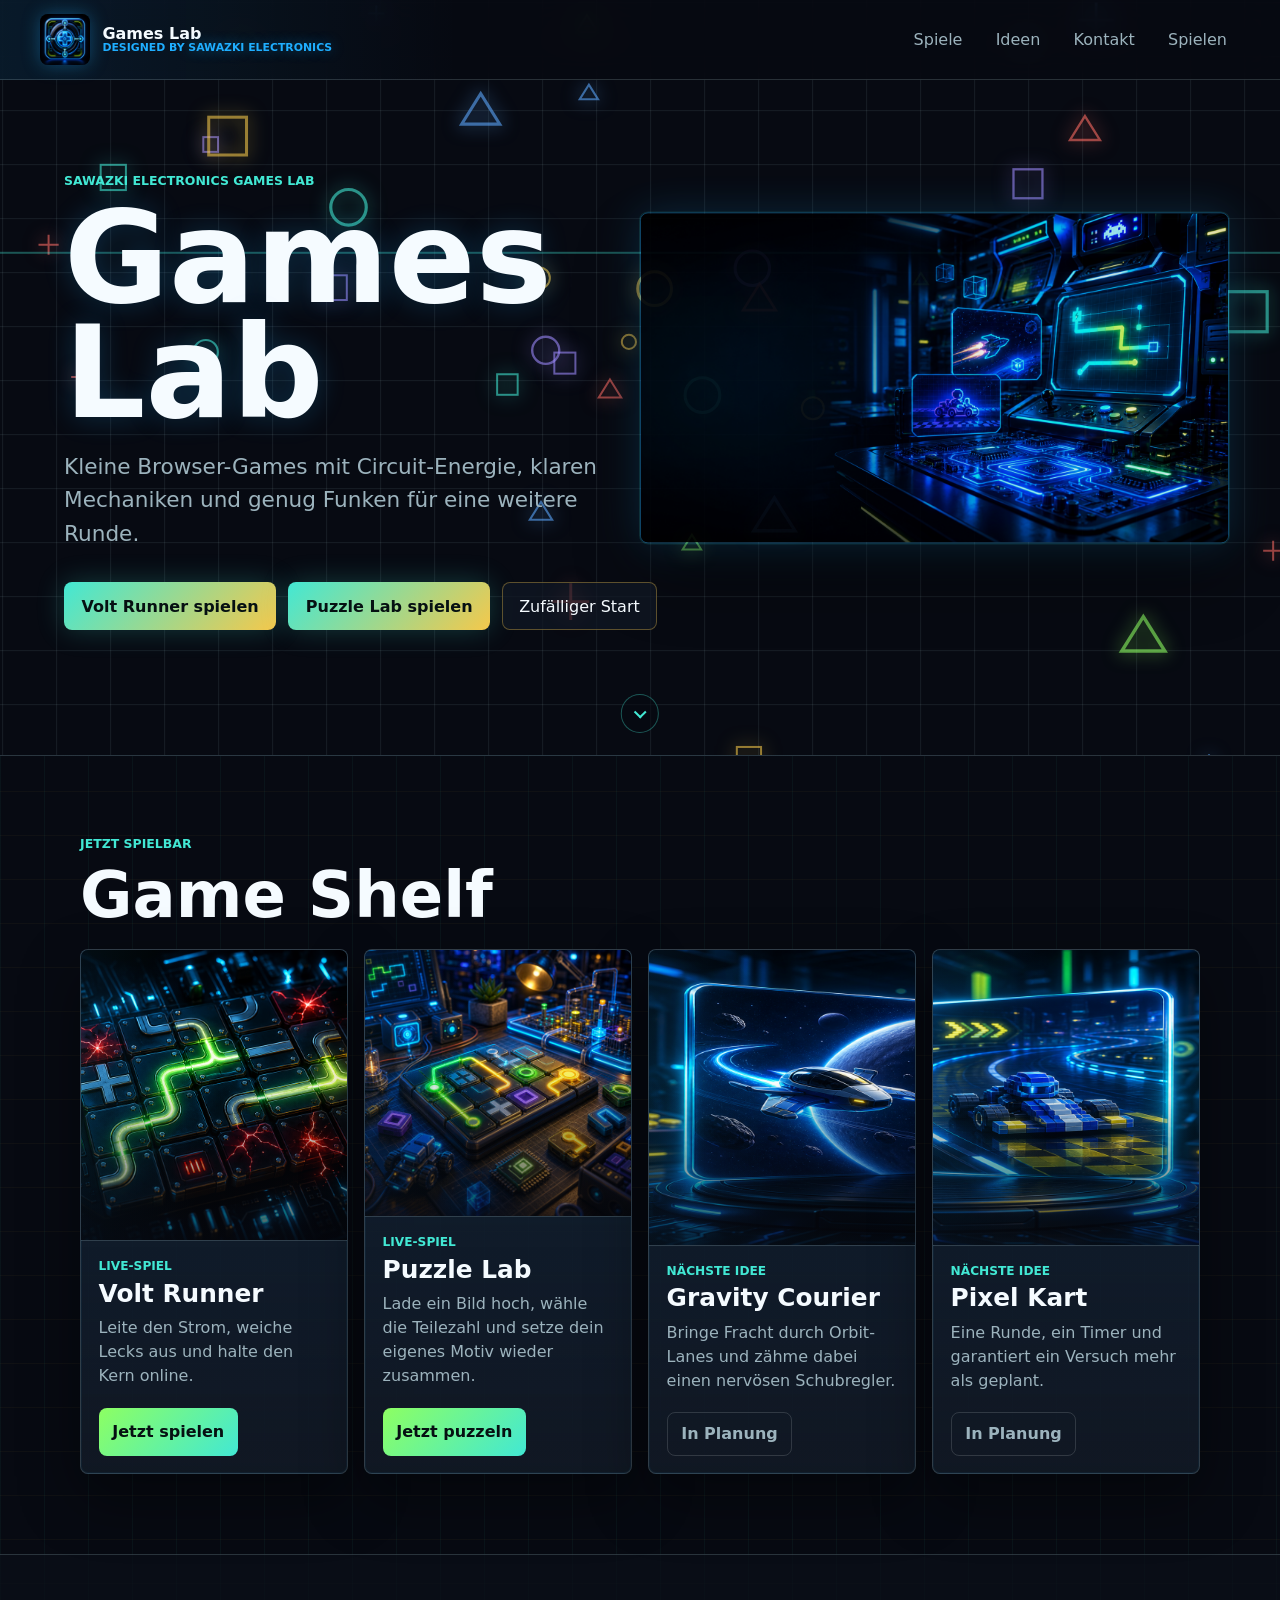
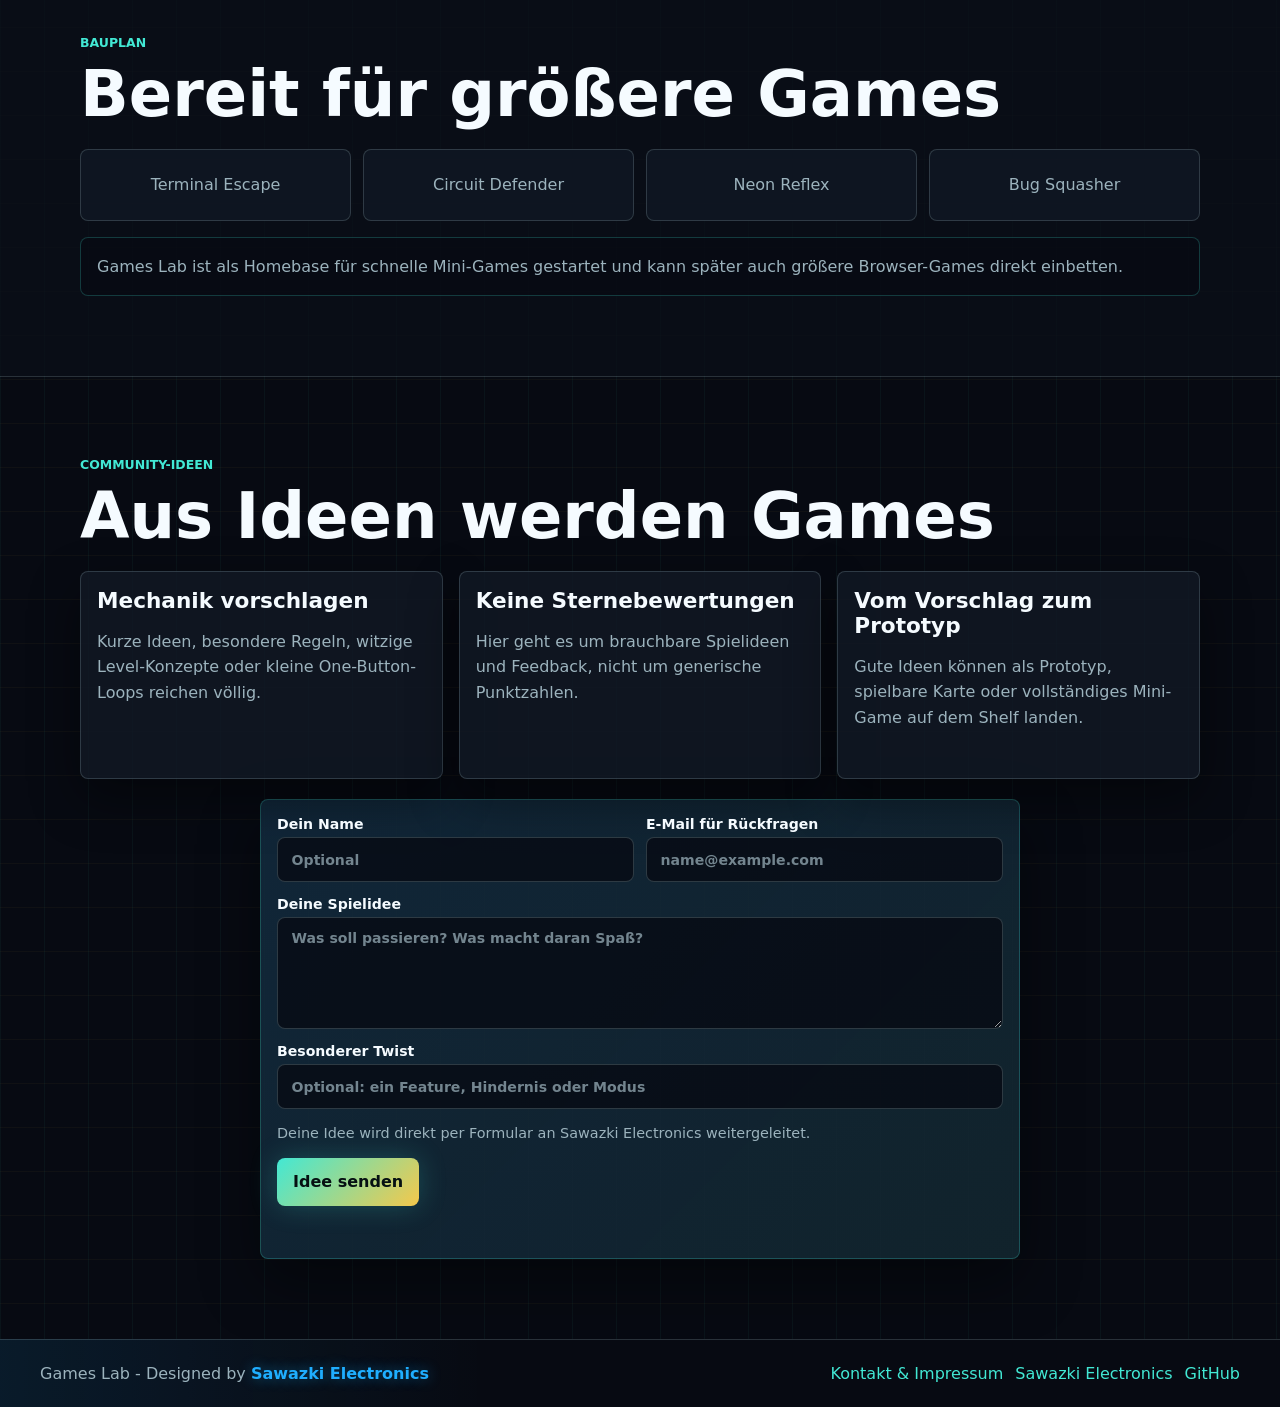
==== commit 7d19ce2a: "Add Puzzle Lab to game shelf" ====
--- a/index.html
+++ b/index.html
@@ -48,6 +48,9 @@
               <a class="primary-link" href="https://jakobsawazki.github.io/volt-runner/">
                 Volt Runner spielen
               </a>
+              <a class="primary-link" href="https://jakobsawazki.github.io/puzzle-lab/">
+                Puzzle Lab spielen
+              </a>
               <button id="shuffleButton" class="secondary-button" type="button">Zufälliger Start</button>
             </div>
           </div>
@@ -74,6 +77,20 @@
                   <p>Leite den Strom, weiche Lecks aus und halte den Kern online.</p>
                 </div>
                 <a class="play-link" href="https://jakobsawazki.github.io/volt-runner/">Jetzt spielen</a>
+              </div>
+            </article>
+
+            <article class="game-card is-live" data-tilt>
+              <a class="game-cover" href="https://jakobsawazki.github.io/puzzle-lab/" aria-label="Puzzle Lab spielen">
+                <img src="./assets/cover-puzzle-lab.jpg" alt="Puzzle Lab Spielgrafik mit leuchtenden Puzzle-Teilen im Elektronik-Labor">
+              </a>
+              <div class="game-info">
+                <div>
+                  <p class="game-status">Live-Spiel</p>
+                  <h3>Puzzle Lab</h3>
+                  <p>Lade ein Bild hoch, wähle die Teilezahl und setze dein eigenes Motiv wieder zusammen.</p>
+                </div>
+                <a class="play-link" href="https://jakobsawazki.github.io/puzzle-lab/">Jetzt puzzeln</a>
               </div>
             </article>
 
--- a/styles.css
+++ b/styles.css
@@ -288,7 +288,7 @@
   width: min(1120px, 100%);
   margin: 0 auto;
   display: grid;
-  grid-template-columns: minmax(280px, 1.35fr) repeat(2, minmax(220px, 0.9fr));
+  grid-template-columns: repeat(4, minmax(210px, 1fr));
   gap: 1rem;
 }
 
@@ -309,7 +309,7 @@
 }
 
 .game-card.is-live {
-  min-height: 32rem;
+  min-height: 30rem;
 }
 
 .game-cover {
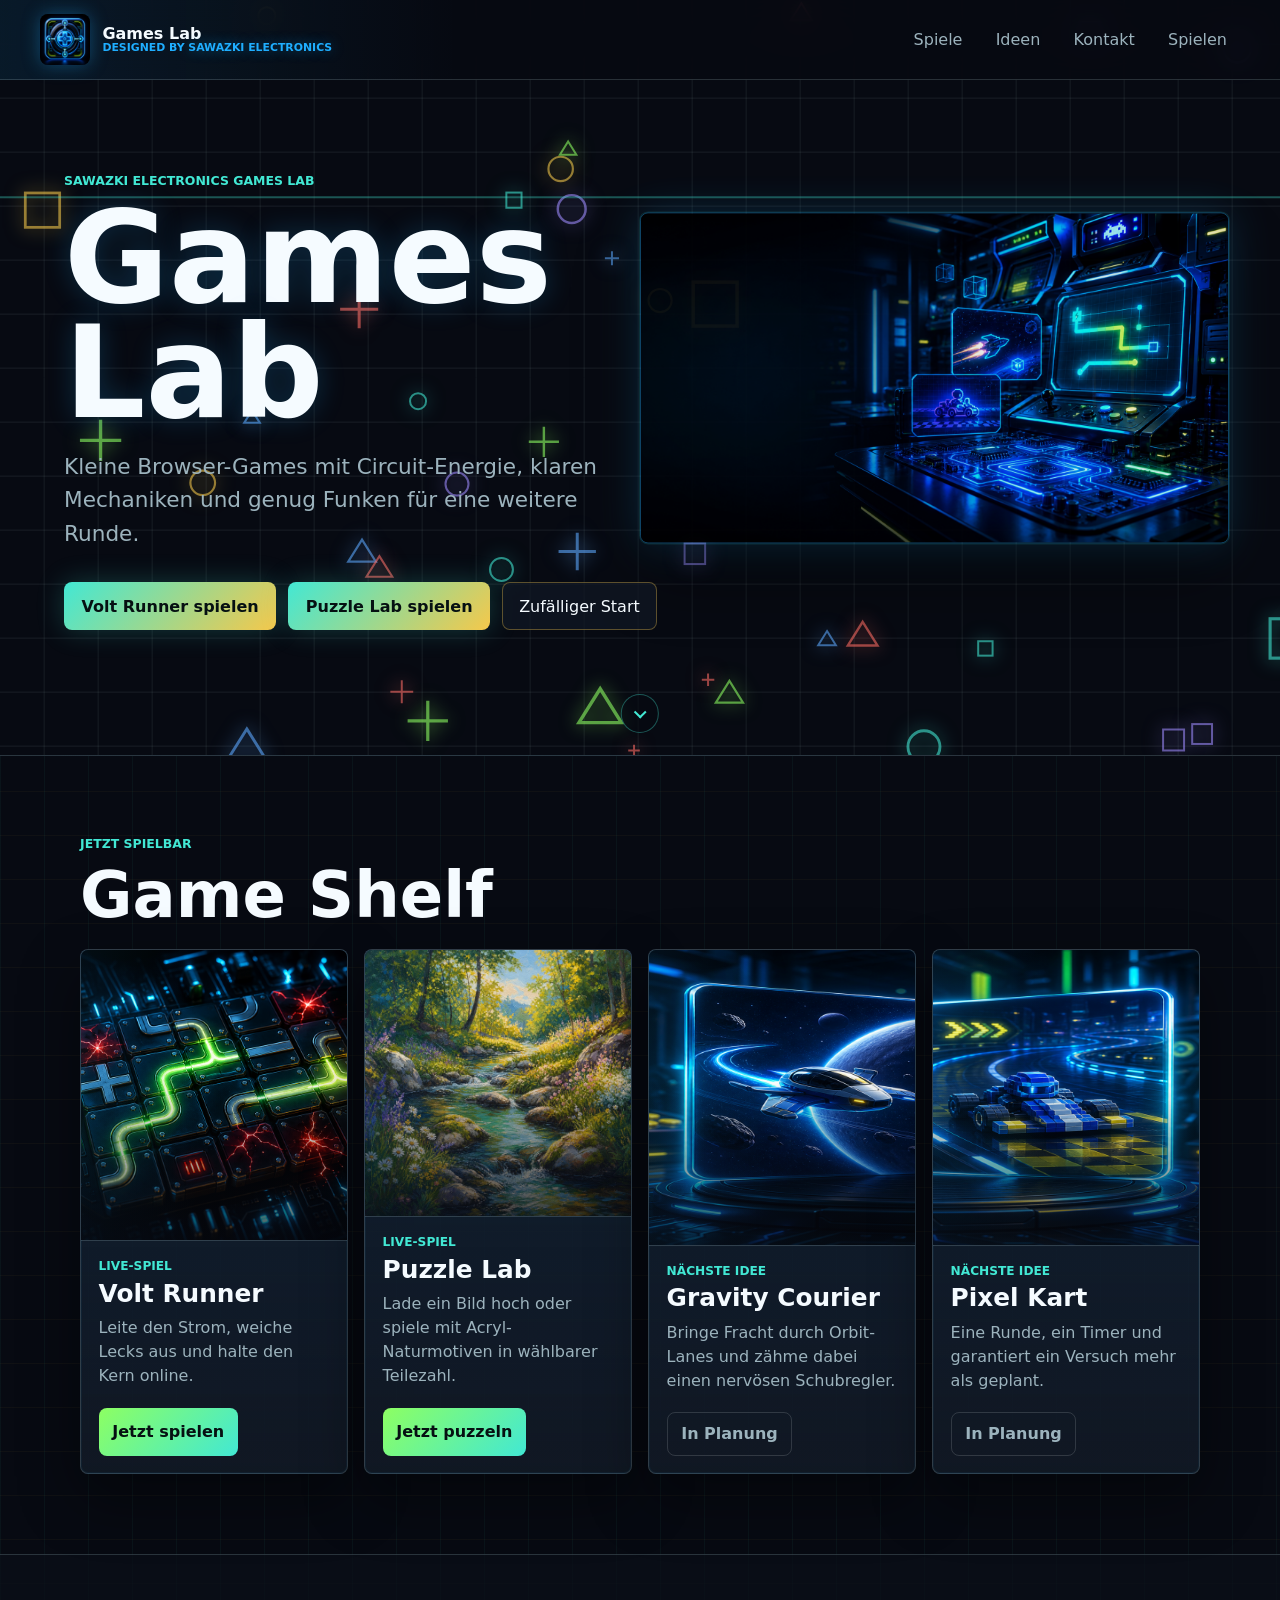
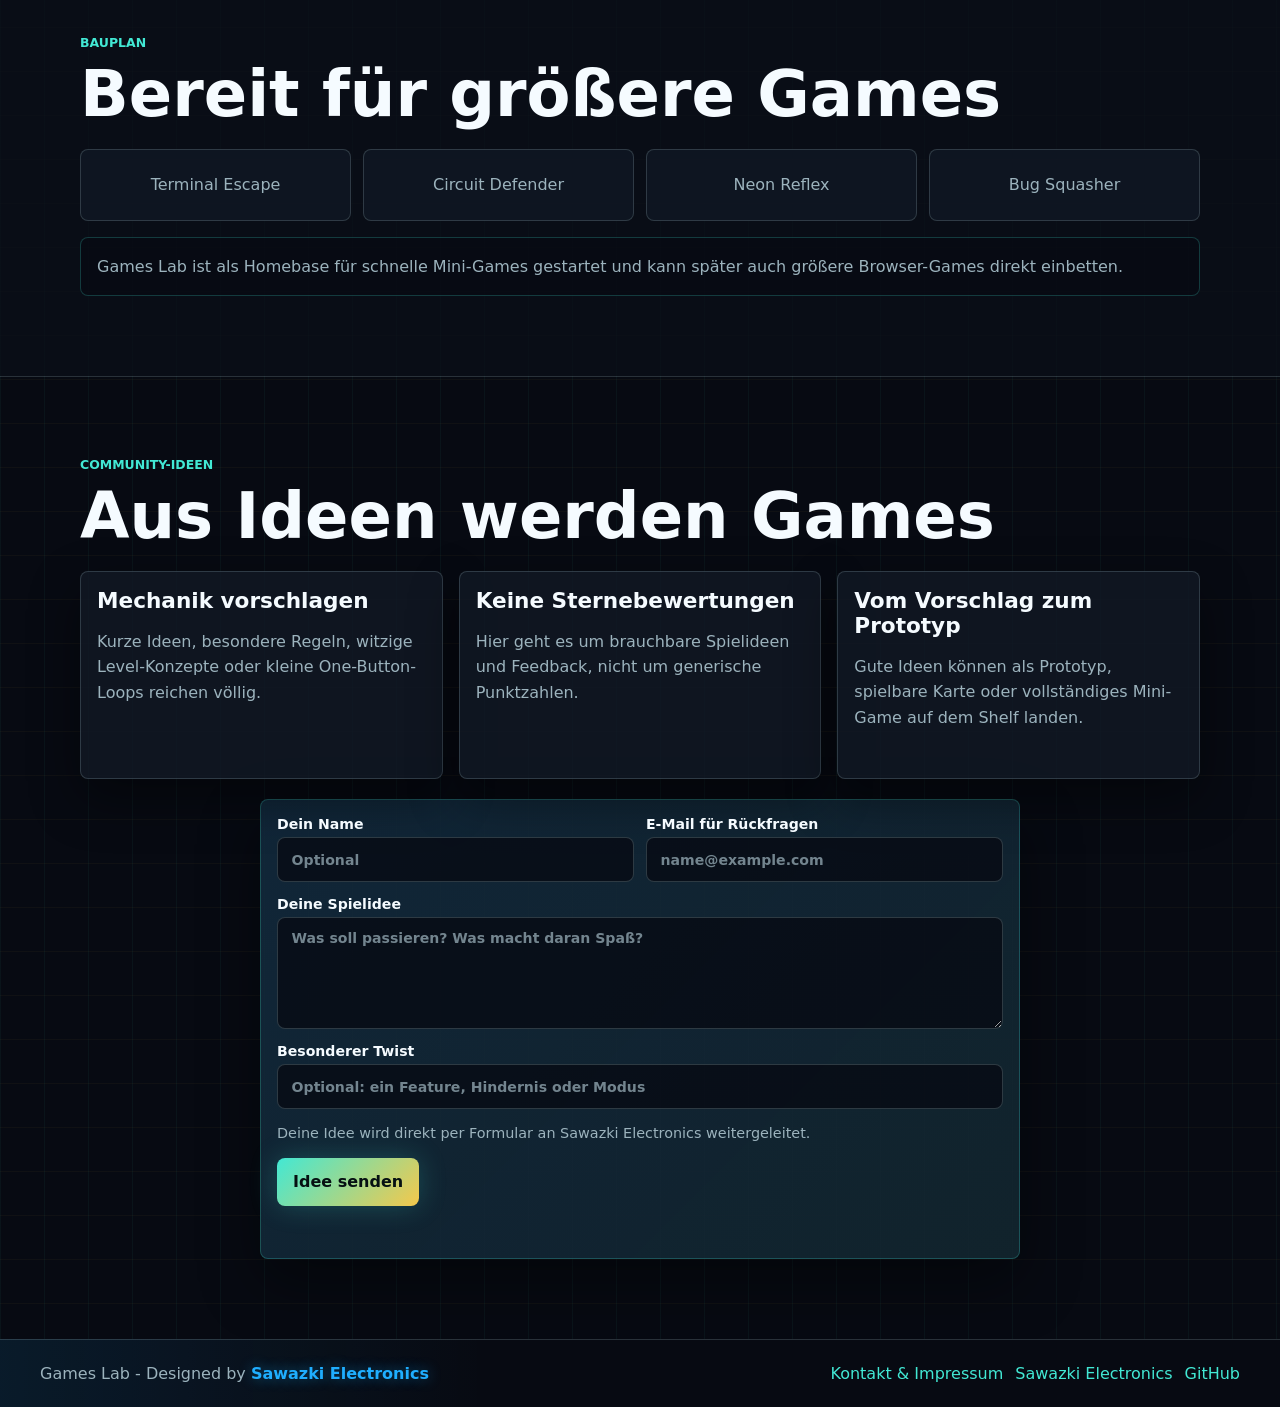
==== commit edaee914: "Update Puzzle Lab nature cover" ====
--- a/index.html
+++ b/index.html
@@ -82,13 +82,13 @@
 
             <article class="game-card is-live" data-tilt>
               <a class="game-cover" href="https://jakobsawazki.github.io/puzzle-lab/" aria-label="Puzzle Lab spielen">
-                <img src="./assets/cover-puzzle-lab.jpg" alt="Puzzle Lab Spielgrafik mit leuchtenden Puzzle-Teilen im Elektronik-Labor">
+                <img src="./assets/cover-puzzle-lab.jpg" alt="Puzzle Lab Spielgrafik mit einem Acryl-Naturmotiv">
               </a>
               <div class="game-info">
                 <div>
                   <p class="game-status">Live-Spiel</p>
                   <h3>Puzzle Lab</h3>
-                  <p>Lade ein Bild hoch, wähle die Teilezahl und setze dein eigenes Motiv wieder zusammen.</p>
+                  <p>Lade ein Bild hoch oder spiele mit Acryl-Naturmotiven in wählbarer Teilezahl.</p>
                 </div>
                 <a class="play-link" href="https://jakobsawazki.github.io/puzzle-lab/">Jetzt puzzeln</a>
               </div>
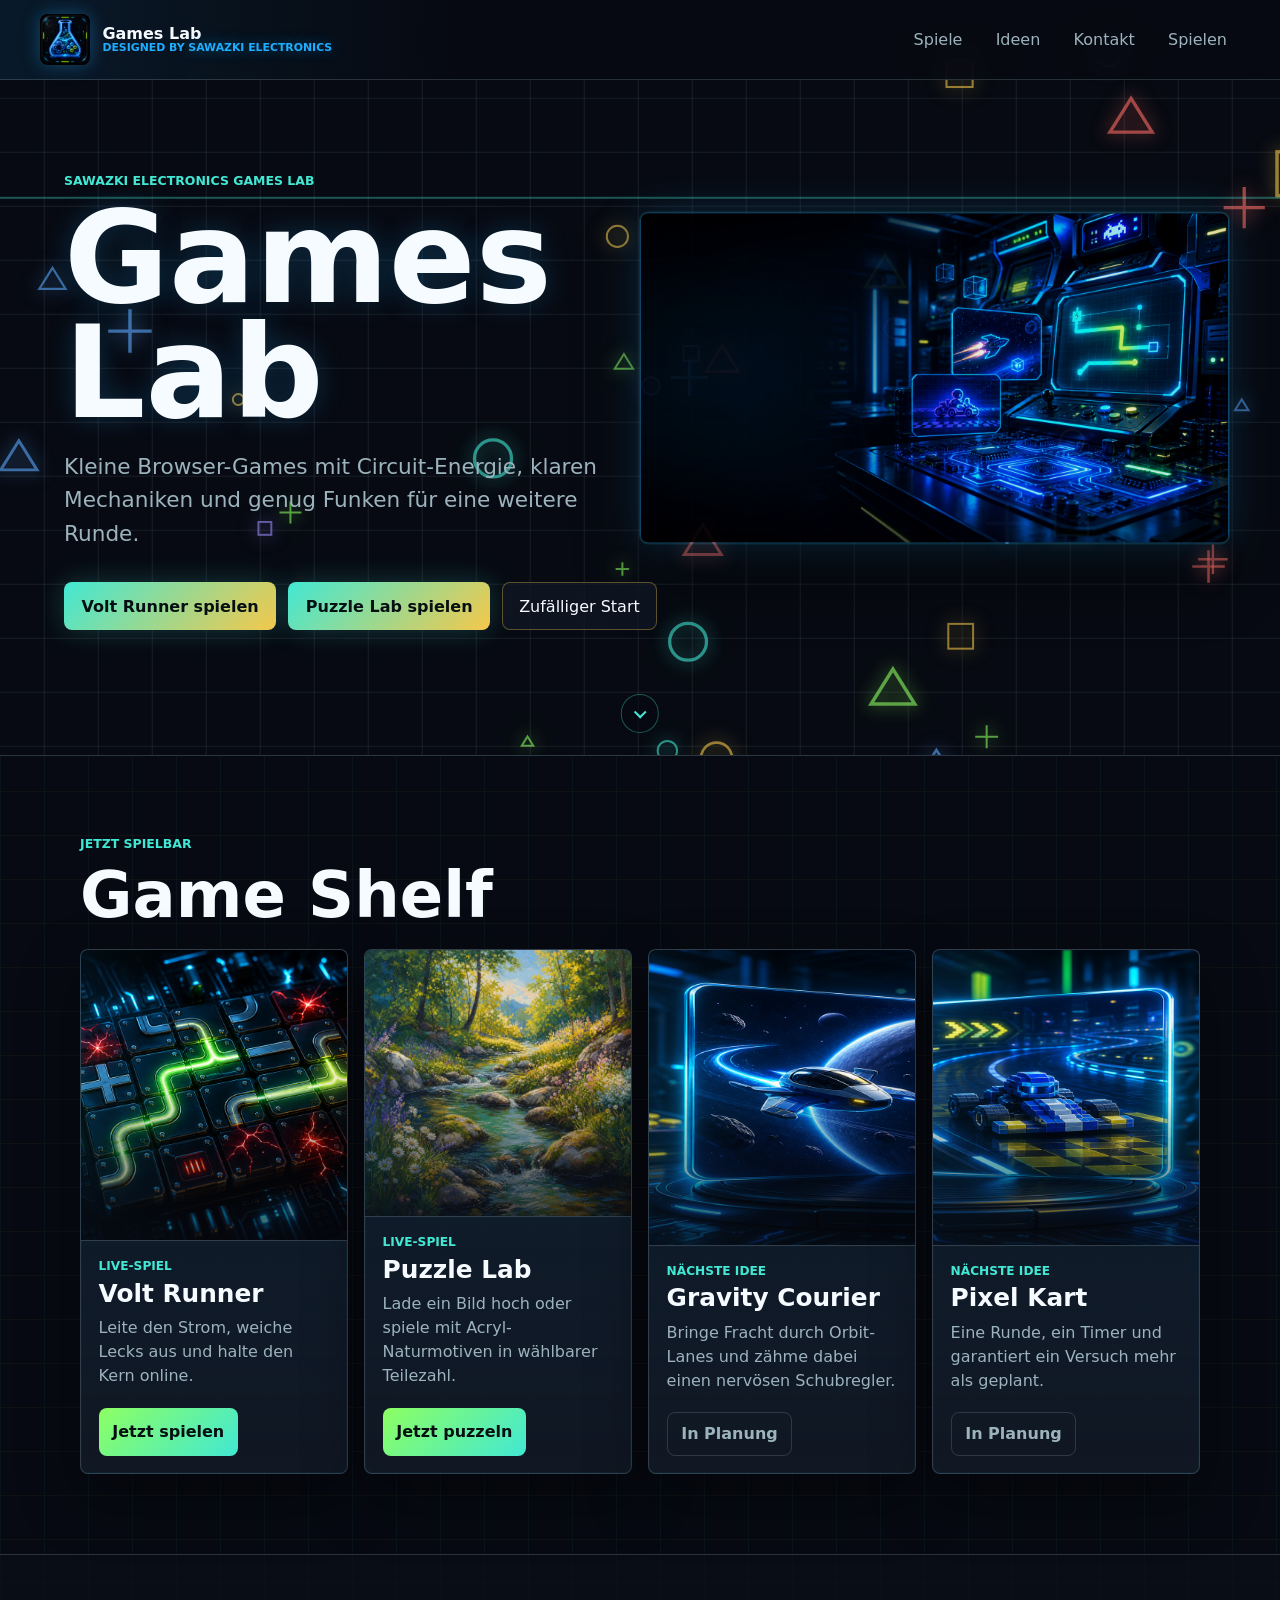
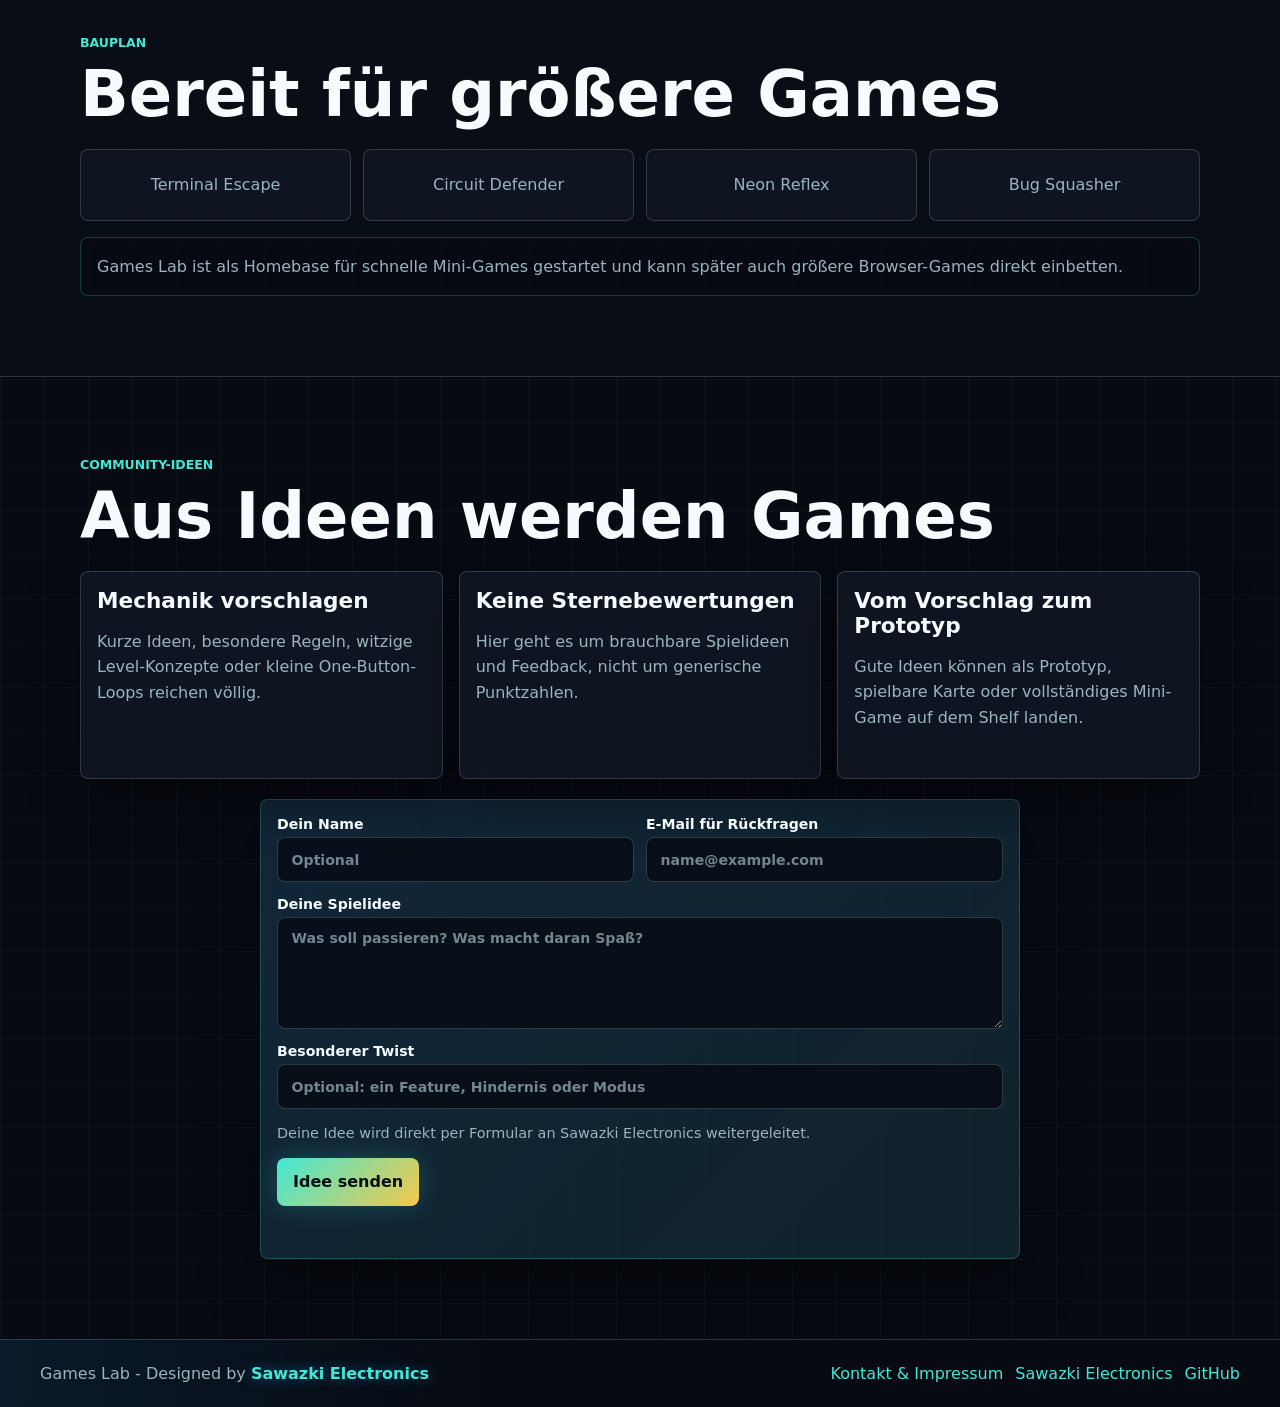
==== commit 41e2fc4d: "Link footer brand to Sawazki Electronics" ====
--- a/index.html
+++ b/index.html
@@ -206,7 +206,10 @@
       </main>
 
       <footer class="site-footer">
-        <span class="footer-brand">Games Lab - Designed by <b>Sawazki Electronics</b></span>
+        <span class="footer-brand">
+          Games Lab - Designed by
+          <a href="https://jakobsawazki.github.io/sawazki-electronics/">Sawazki Electronics</a>
+        </span>
         <nav aria-label="Fußnavigation">
           <a href="./contact.html">Kontakt & Impressum</a>
           <a href="https://jakobsawazki.github.io/sawazki-electronics/">Sawazki Electronics</a>
--- a/styles.css
+++ b/styles.css
@@ -104,9 +104,18 @@
 }
 
 .brand small b,
-.footer-brand b {
+.footer-brand a {
   color: var(--electric);
   text-shadow: 0 0 14px rgba(31, 174, 255, 0.48);
+}
+
+.footer-brand a {
+  font-weight: 800;
+  text-decoration: none;
+}
+
+.footer-brand a:hover {
+  color: var(--cyan);
 }
 
 .site-nav {
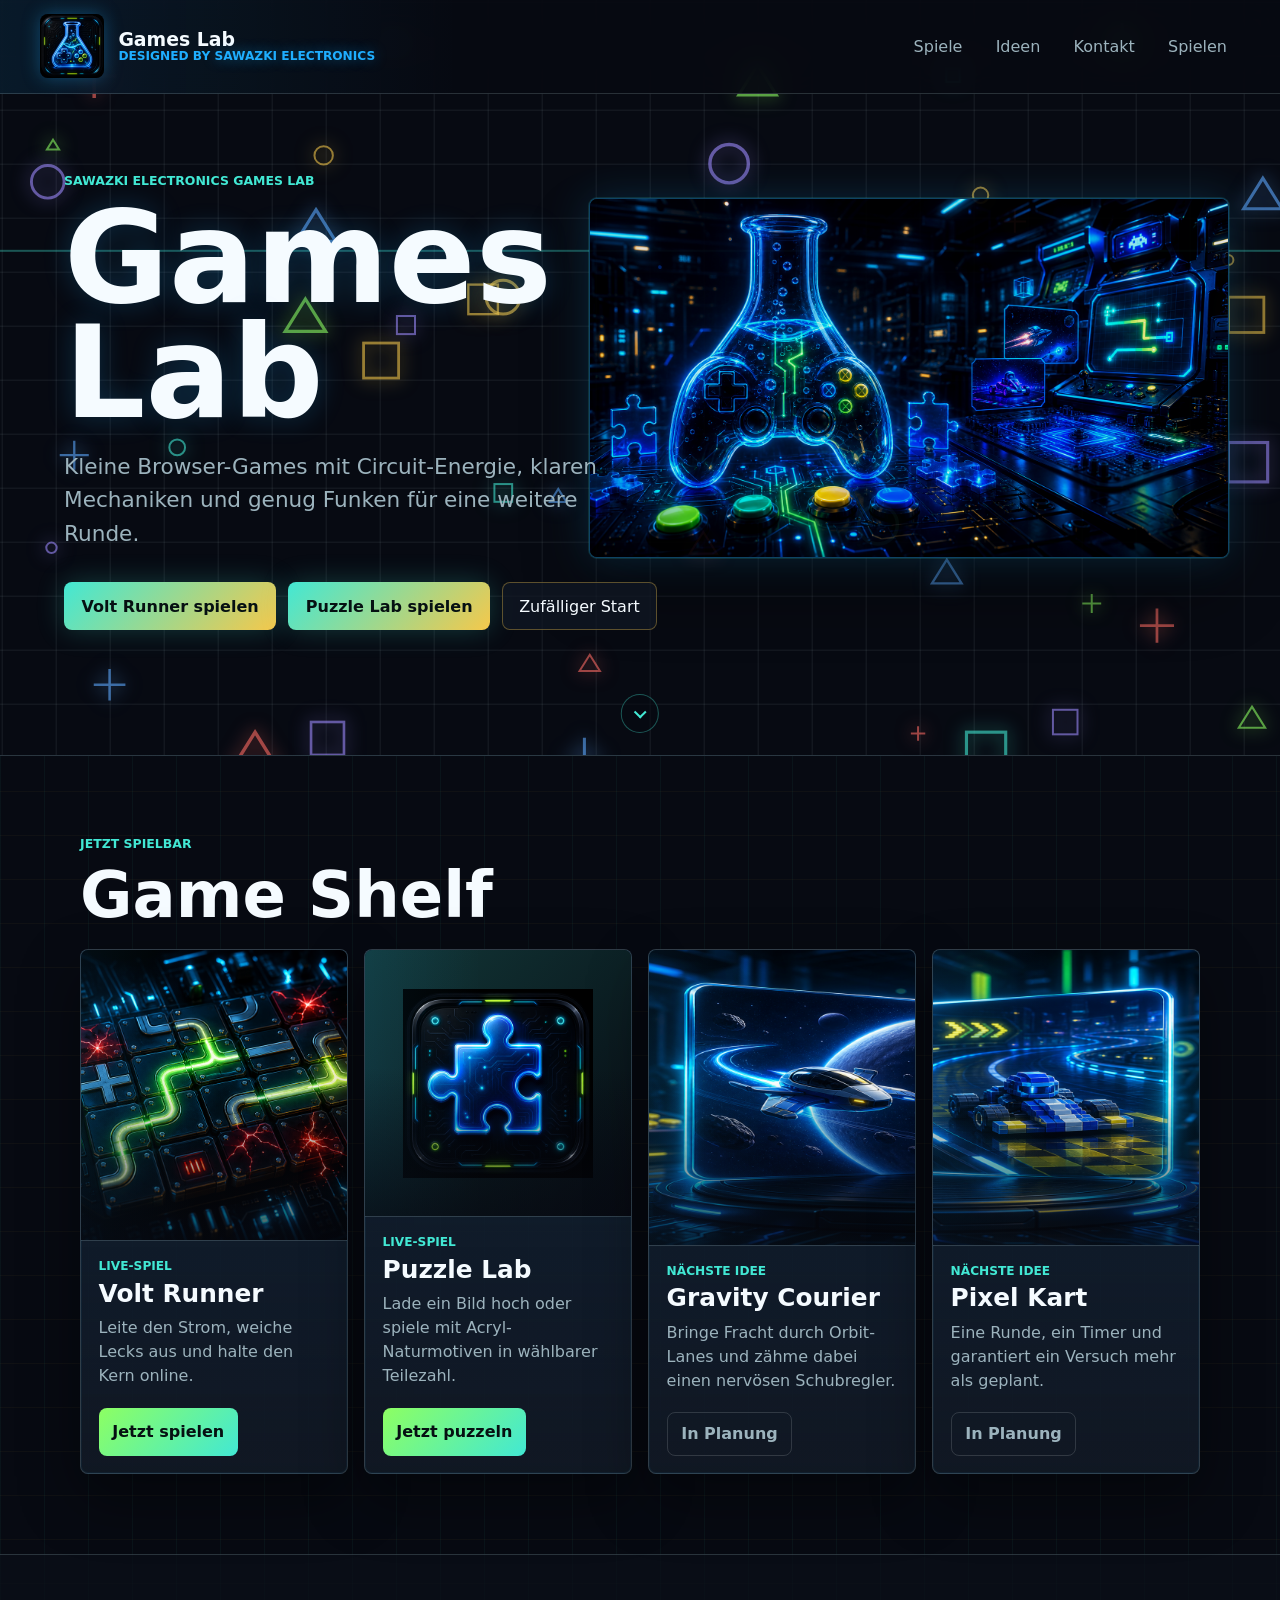
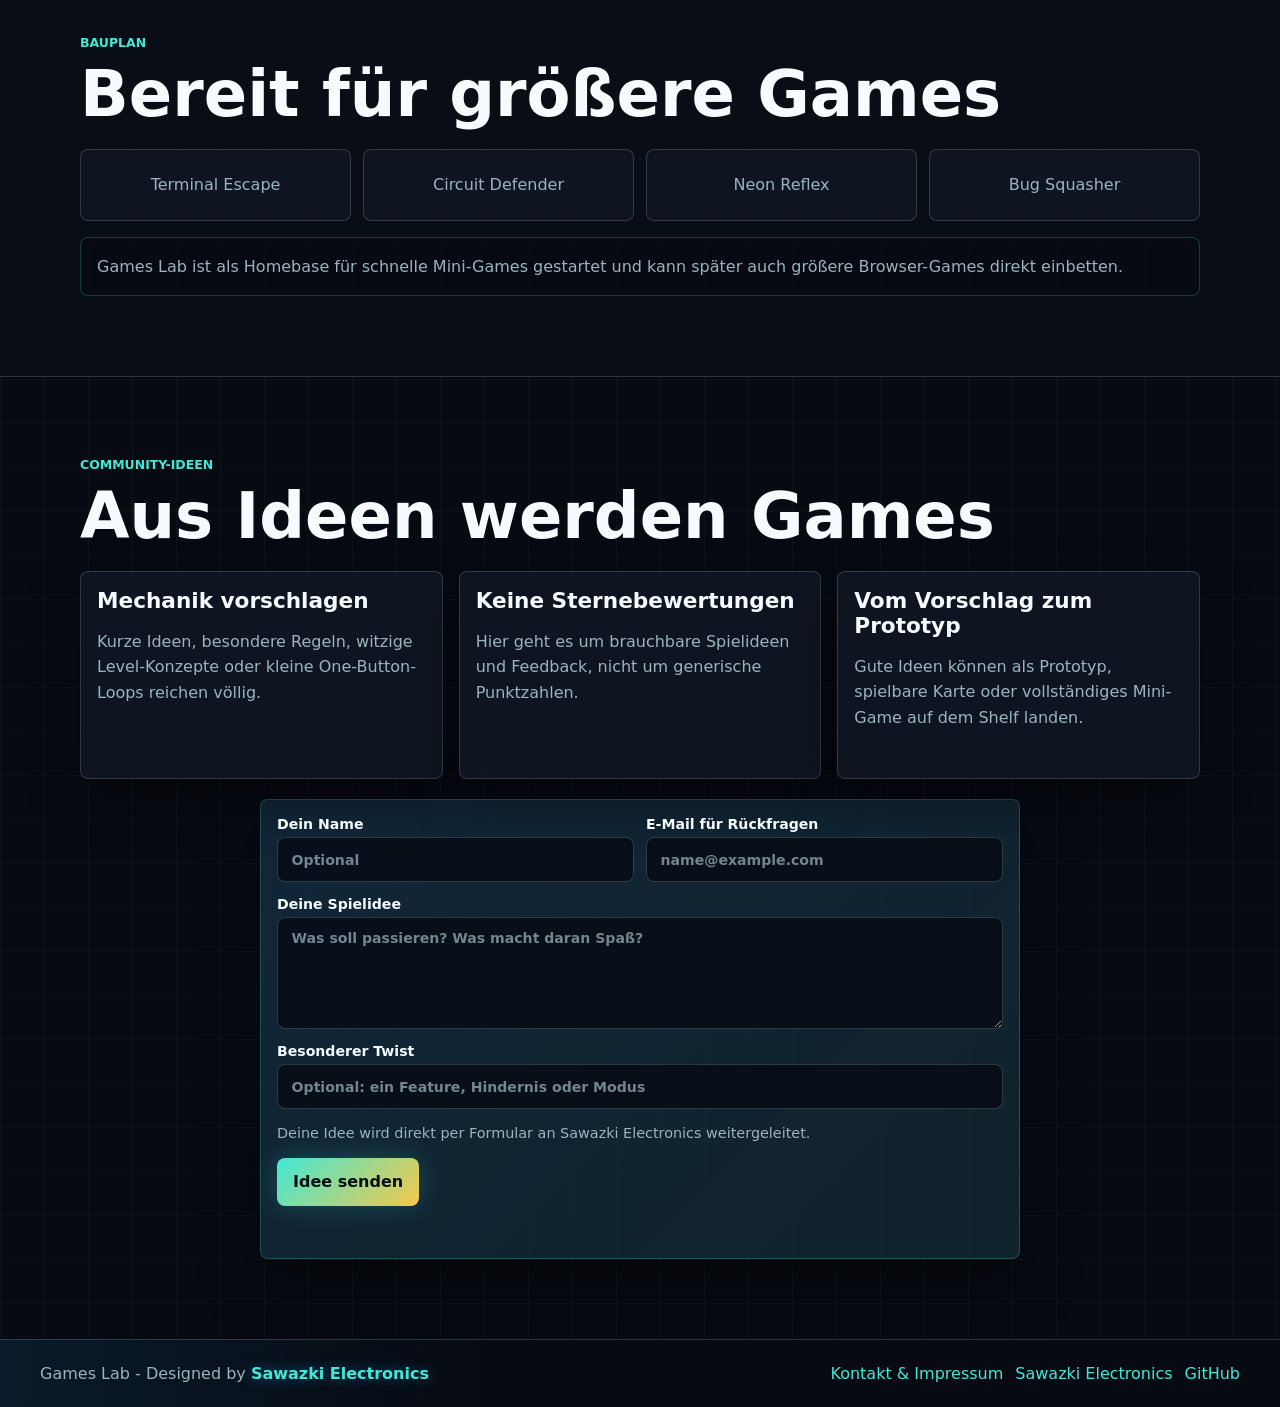
==== commit 61c2ec92: "Prepare Games Lab rename and hero polish" ====
--- a/index.html
+++ b/index.html
@@ -33,11 +33,13 @@
       <main id="top">
         <section class="hero" aria-labelledby="heroTitle">
           <canvas id="heroCanvas" aria-hidden="true"></canvas>
-          <img
-            class="hero-showcase"
-            src="./assets/games-lab-hero.png"
-            alt="Neonblaues Elektronik-Arcade-Labor mit Mini-Game-Prototypen"
-          >
+          <button id="heroShowcaseButton" class="hero-showcase-button" type="button" aria-label="Games-Lab-Impuls starten">
+            <img
+              class="hero-showcase"
+              src="./assets/games-lab-hero.png?v=games-lab"
+              alt="Neonblaues Elektronik-Arcade-Labor mit Mini-Game-Prototypen"
+            >
+          </button>
           <div class="hero-content">
             <p class="eyebrow">Sawazki Electronics Games Lab</p>
             <h1 id="heroTitle">Games Lab</h1>
@@ -82,7 +84,7 @@
 
             <article class="game-card is-live" data-tilt>
               <a class="game-cover" href="https://jakobsawazki.github.io/puzzle-lab/" aria-label="Puzzle Lab spielen">
-                <img src="./assets/cover-puzzle-lab.jpg" alt="Puzzle Lab Spielgrafik mit einem Acryl-Naturmotiv">
+                <img class="game-logo-art" src="./assets/puzzle-lab-logo.png?v=games-lab" alt="Puzzle Lab Logo">
               </a>
               <div class="game-info">
                 <div>
@@ -213,7 +215,7 @@
         <nav aria-label="Fußnavigation">
           <a href="./contact.html">Kontakt & Impressum</a>
           <a href="https://jakobsawazki.github.io/sawazki-electronics/">Sawazki Electronics</a>
-          <a href="https://github.com/JakobSawazki/mini-games">GitHub</a>
+          <a href="https://github.com/JakobSawazki/games-lab">GitHub</a>
         </nav>
       </footer>
     </div>
--- a/styles.css
+++ b/styles.css
@@ -57,7 +57,7 @@
   top: 0;
   left: 0;
   right: 0;
-  min-height: 72px;
+  min-height: 86px;
   display: flex;
   align-items: center;
   justify-content: space-between;
@@ -73,13 +73,13 @@
 .brand {
   display: inline-flex;
   align-items: center;
-  gap: 0.75rem;
+  gap: 0.9rem;
   white-space: nowrap;
 }
 
 .brand img {
-  width: 3.15rem;
-  height: 3.15rem;
+  width: 4rem;
+  height: 4rem;
   border-radius: 8px;
   object-fit: cover;
   box-shadow: 0 0 18px rgba(31, 174, 255, 0.34);
@@ -91,13 +91,13 @@
 }
 
 .brand strong {
-  font-size: 1rem;
+  font-size: 1.18rem;
   line-height: 1;
 }
 
 .brand small {
   color: var(--electric);
-  font-size: 0.68rem;
+  font-size: 0.76rem;
   font-weight: 700;
   line-height: 1;
   text-transform: uppercase;
@@ -171,22 +171,114 @@
   z-index: 1;
 }
 
-.hero-showcase {
+.hero-showcase-button {
   position: absolute;
   z-index: 0;
   right: clamp(1rem, 4vw, 5rem);
   top: 50%;
-  width: min(46vw, 720px);
+  width: min(50vw, 760px);
   aspect-ratio: 16 / 9;
-  object-fit: cover;
+  padding: 0;
   border: 1px solid rgba(31, 174, 255, 0.38);
   border-radius: 8px;
+  overflow: hidden;
   opacity: 0.92;
   transform: translateY(-50%);
+  cursor: pointer;
+  background: #070a12;
   box-shadow:
     0 0 0 1px rgba(66, 232, 212, 0.14),
     0 0 42px rgba(31, 174, 255, 0.2),
     0 34px 70px rgba(0, 0, 0, 0.44);
+  transition: border-color 180ms ease, box-shadow 180ms ease, opacity 180ms ease, transform 180ms ease;
+}
+
+.hero-showcase-button::before,
+.hero-showcase-button::after {
+  content: "";
+  position: absolute;
+  pointer-events: none;
+}
+
+.hero-showcase-button::before {
+  z-index: 2;
+  inset: -42%;
+  background: linear-gradient(115deg, transparent 40%, rgba(66, 232, 212, 0.28) 50%, transparent 60%);
+  transform: translateX(-68%) rotate(8deg);
+  transition: transform 620ms ease;
+}
+
+.hero-showcase-button::after {
+  z-index: 1;
+  inset: 0;
+  opacity: 0;
+  background:
+    radial-gradient(circle at var(--spark-x, 50%) var(--spark-y, 50%), rgba(141, 255, 98, 0.3), transparent 26%),
+    linear-gradient(180deg, transparent, rgba(7, 10, 18, 0.12));
+}
+
+.hero-showcase-button:hover,
+.hero-showcase-button:focus-visible {
+  opacity: 1;
+  border-color: rgba(66, 232, 212, 0.72);
+  transform: translateY(-50%) scale(1.015);
+  box-shadow:
+    0 0 0 1px rgba(66, 232, 212, 0.28),
+    0 0 54px rgba(31, 174, 255, 0.34),
+    0 36px 82px rgba(0, 0, 0, 0.5);
+}
+
+.hero-showcase-button:hover::before,
+.hero-showcase-button:focus-visible::before {
+  transform: translateX(68%) rotate(8deg);
+}
+
+.hero-showcase-button.is-activated {
+  animation: heroActivate 680ms ease;
+}
+
+.hero-showcase-button.is-activated::after {
+  animation: heroSpark 680ms ease;
+}
+
+.hero-showcase {
+  width: 100%;
+  height: 100%;
+  display: block;
+  object-fit: cover;
+  filter: saturate(1.06) contrast(1.04);
+  transition: filter 180ms ease, transform 180ms ease;
+}
+
+.hero-showcase-button:hover .hero-showcase,
+.hero-showcase-button:focus-visible .hero-showcase {
+  filter: saturate(1.18) brightness(1.06) contrast(1.06);
+  transform: scale(1.035);
+}
+
+@keyframes heroActivate {
+  0%,
+  100% {
+    transform: translateY(-50%) scale(1.015);
+  }
+
+  42% {
+    transform: translateY(-50%) scale(1.045);
+  }
+}
+
+@keyframes heroSpark {
+  0% {
+    opacity: 0;
+  }
+
+  24% {
+    opacity: 1;
+  }
+
+  100% {
+    opacity: 0;
+  }
 }
 
 .eyebrow {
@@ -336,6 +428,15 @@
   display: block;
   object-fit: cover;
   transition: transform 260ms ease, filter 260ms ease;
+}
+
+.game-cover img.game-logo-art {
+  padding: clamp(1.4rem, 3vw, 2.4rem);
+  object-fit: contain;
+  background:
+    radial-gradient(circle at 50% 48%, rgba(31, 174, 255, 0.28), transparent 38%),
+    linear-gradient(135deg, rgba(66, 232, 212, 0.18), rgba(7, 10, 18, 0.9)),
+    #071015;
 }
 
 .game-card:hover .game-cover img {
@@ -747,7 +848,7 @@
     grid-template-columns: repeat(2, minmax(0, 1fr));
   }
 
-  .hero-showcase {
+  .hero-showcase-button {
     right: -14rem;
     width: 690px;
     opacity: 0.34;
@@ -785,7 +886,7 @@
     font-size: clamp(3rem, 18vw, 5rem);
   }
 
-  .hero-showcase {
+  .hero-showcase-button {
     right: -15rem;
     top: 48%;
     width: 580px;
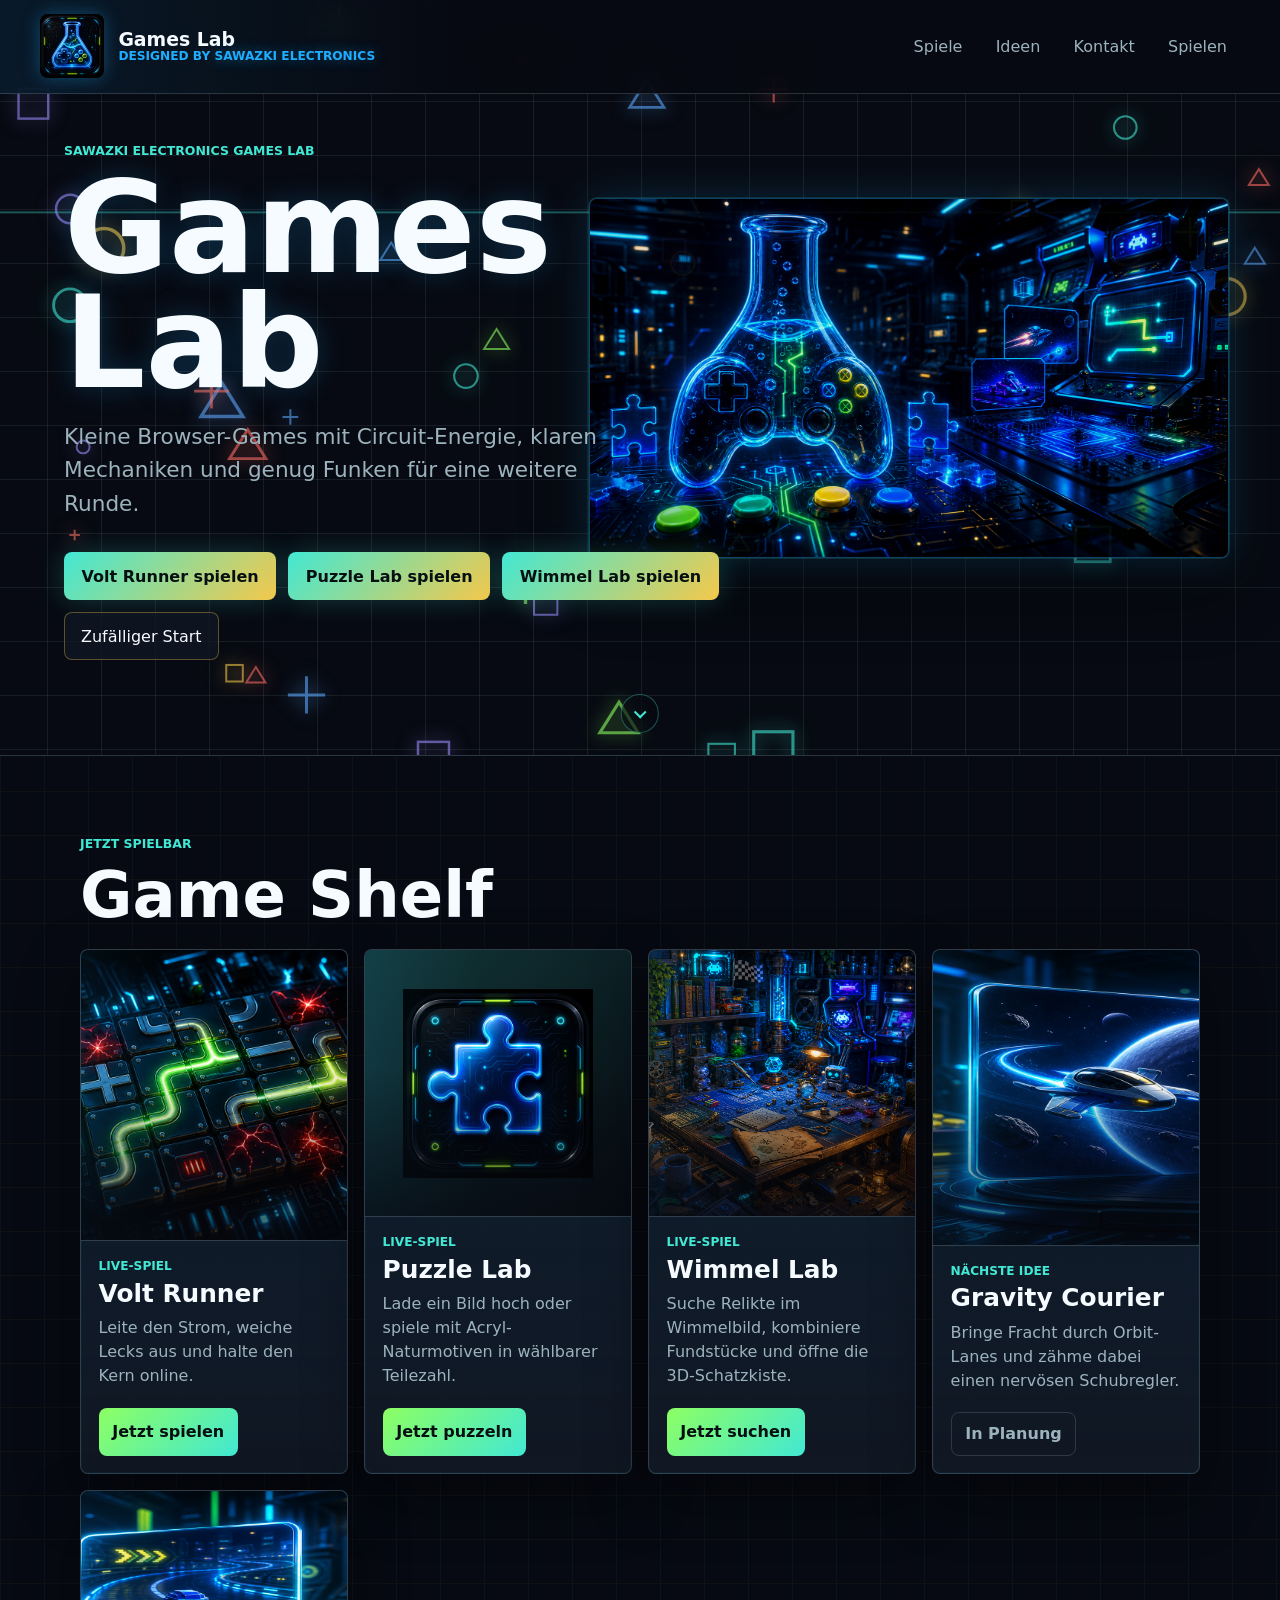
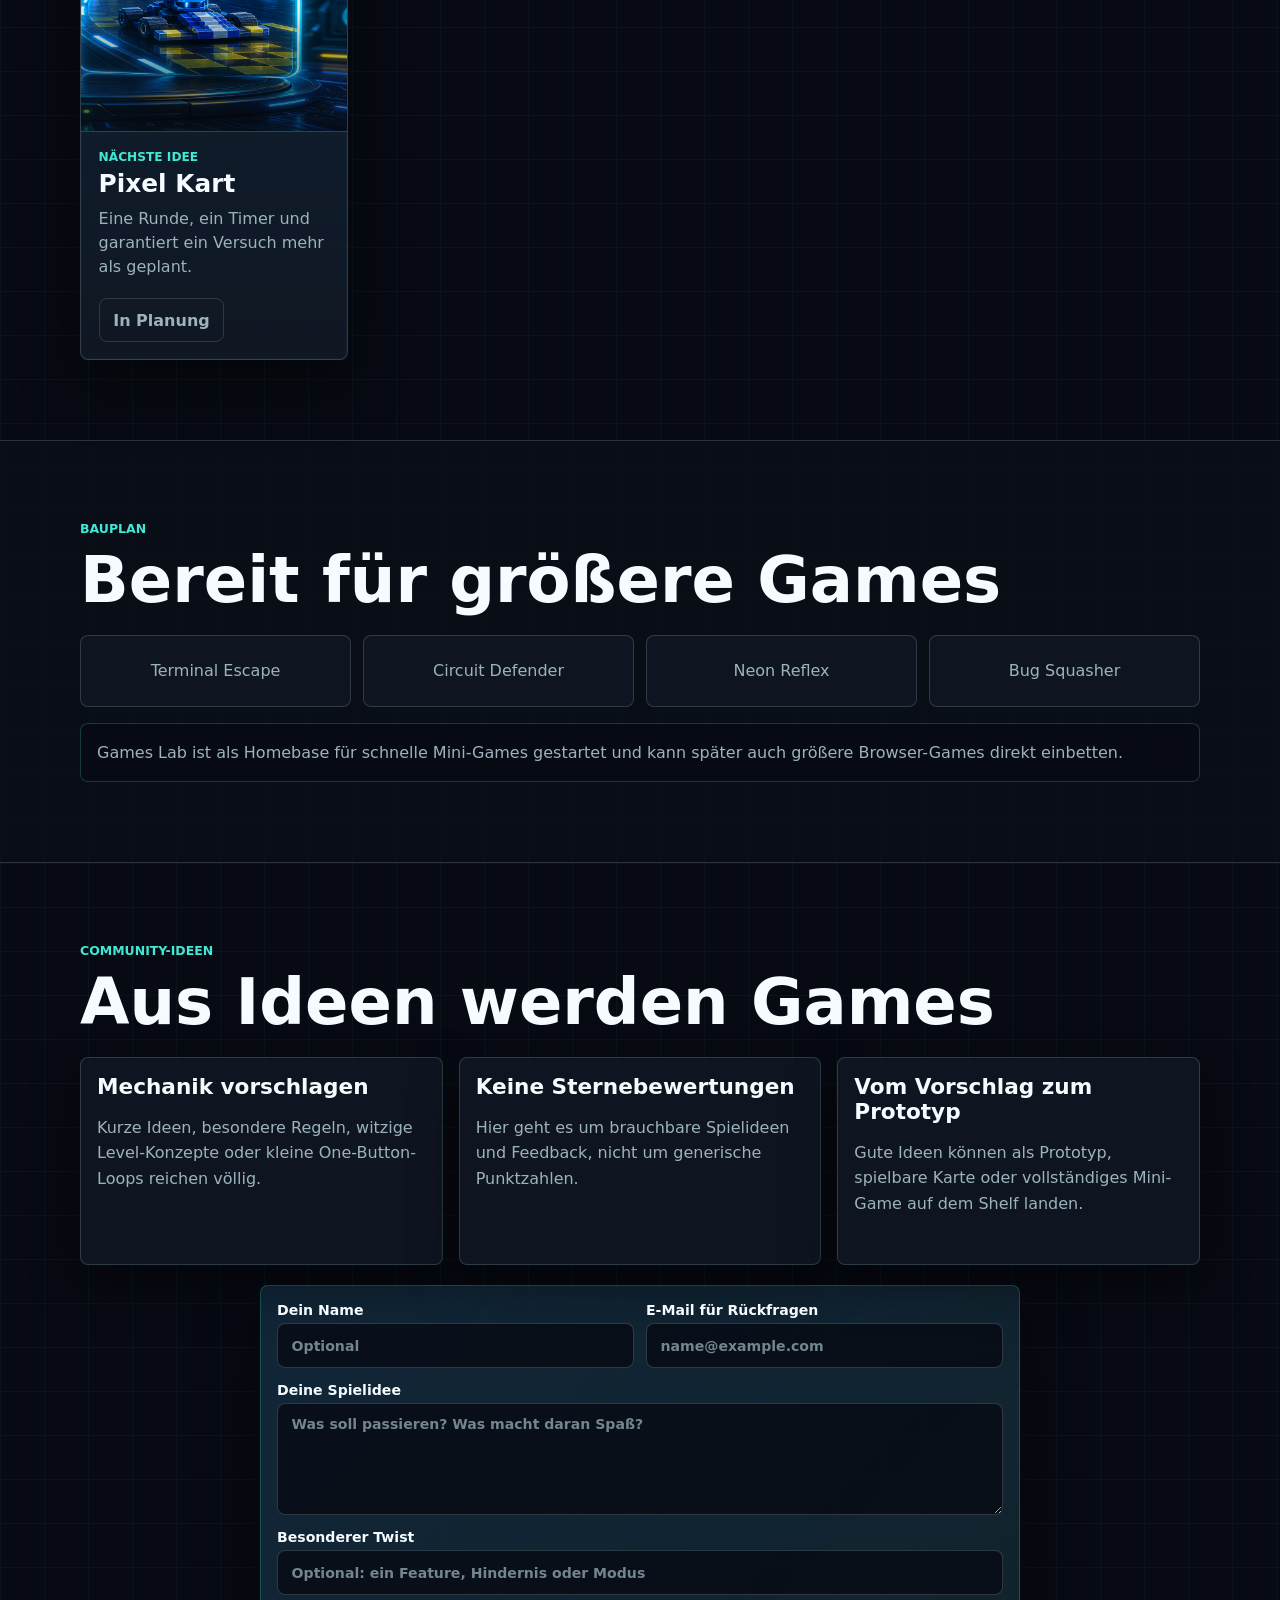
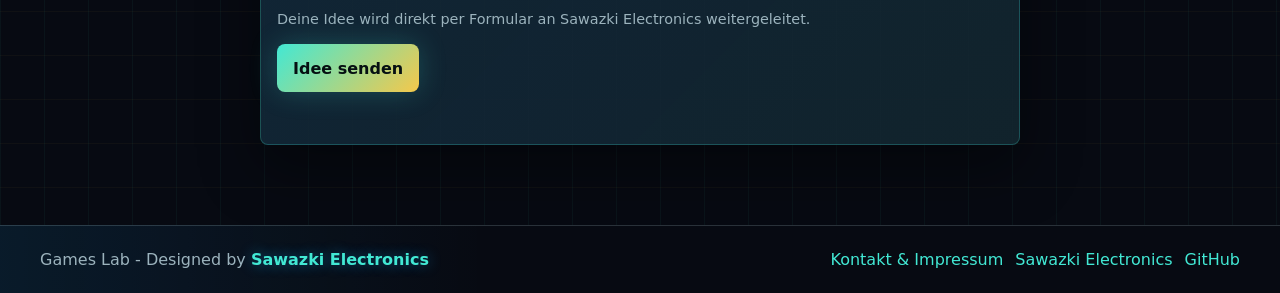
==== commit 5a6d4187: "Add Wimmel Lab to Games Lab" ====
--- a/index.html
+++ b/index.html
@@ -53,6 +53,9 @@
               <a class="primary-link" href="https://jakobsawazki.github.io/puzzle-lab/">
                 Puzzle Lab spielen
               </a>
+              <a class="primary-link" href="https://jakobsawazki.github.io/wimmel-lab/">
+                Wimmel Lab spielen
+              </a>
               <button id="shuffleButton" class="secondary-button" type="button">Zufälliger Start</button>
             </div>
           </div>
@@ -93,6 +96,20 @@
                   <p>Lade ein Bild hoch oder spiele mit Acryl-Naturmotiven in wählbarer Teilezahl.</p>
                 </div>
                 <a class="play-link" href="https://jakobsawazki.github.io/puzzle-lab/">Jetzt puzzeln</a>
+              </div>
+            </article>
+
+            <article class="game-card is-live" data-tilt>
+              <a class="game-cover" href="https://jakobsawazki.github.io/wimmel-lab/" aria-label="Wimmel Lab spielen">
+                <img src="./assets/cover-wimmel-lab.png?v=wimmel-lab" alt="Wimmel Lab Spielgrafik mit einem neonblauen Abenteuer-Labor">
+              </a>
+              <div class="game-info">
+                <div>
+                  <p class="game-status">Live-Spiel</p>
+                  <h3>Wimmel Lab</h3>
+                  <p>Suche Relikte im Wimmelbild, kombiniere Fundstücke und öffne die 3D-Schatzkiste.</p>
+                </div>
+                <a class="play-link" href="https://jakobsawazki.github.io/wimmel-lab/">Jetzt suchen</a>
               </div>
             </article>
 
